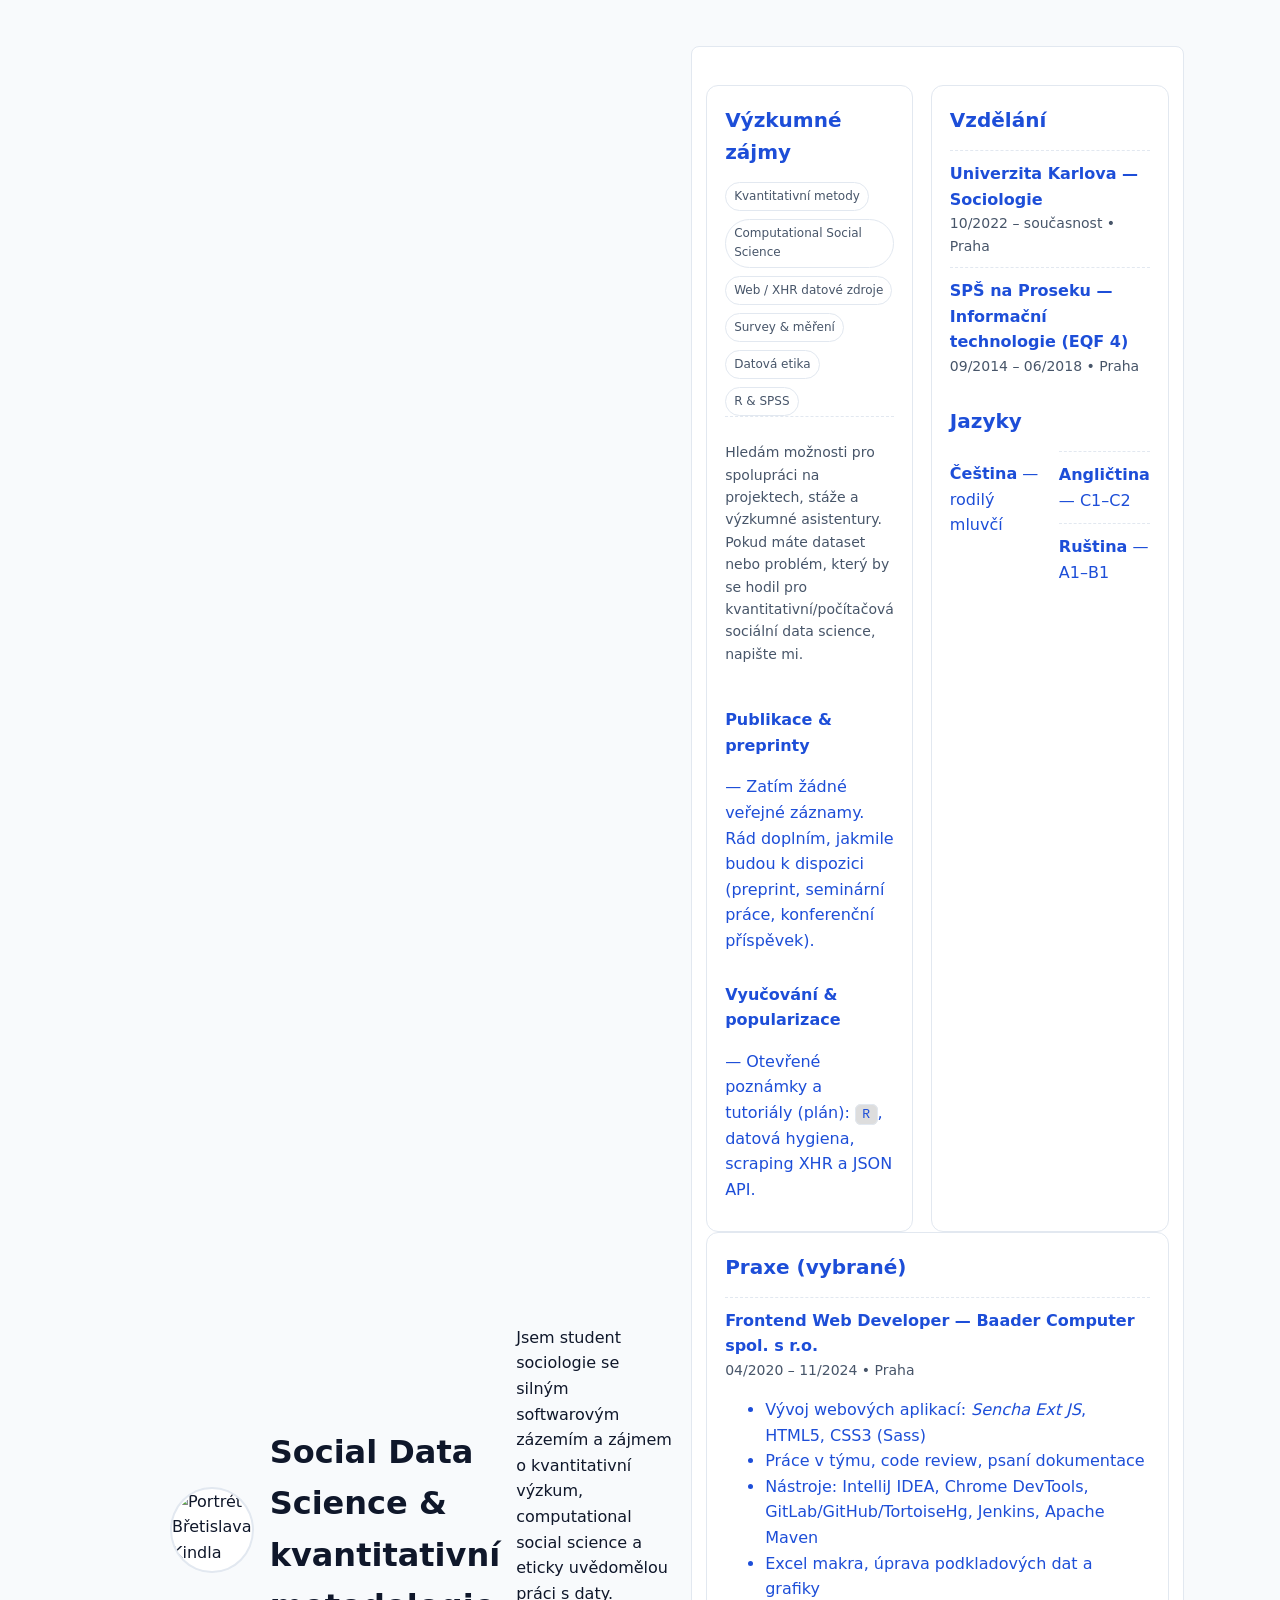
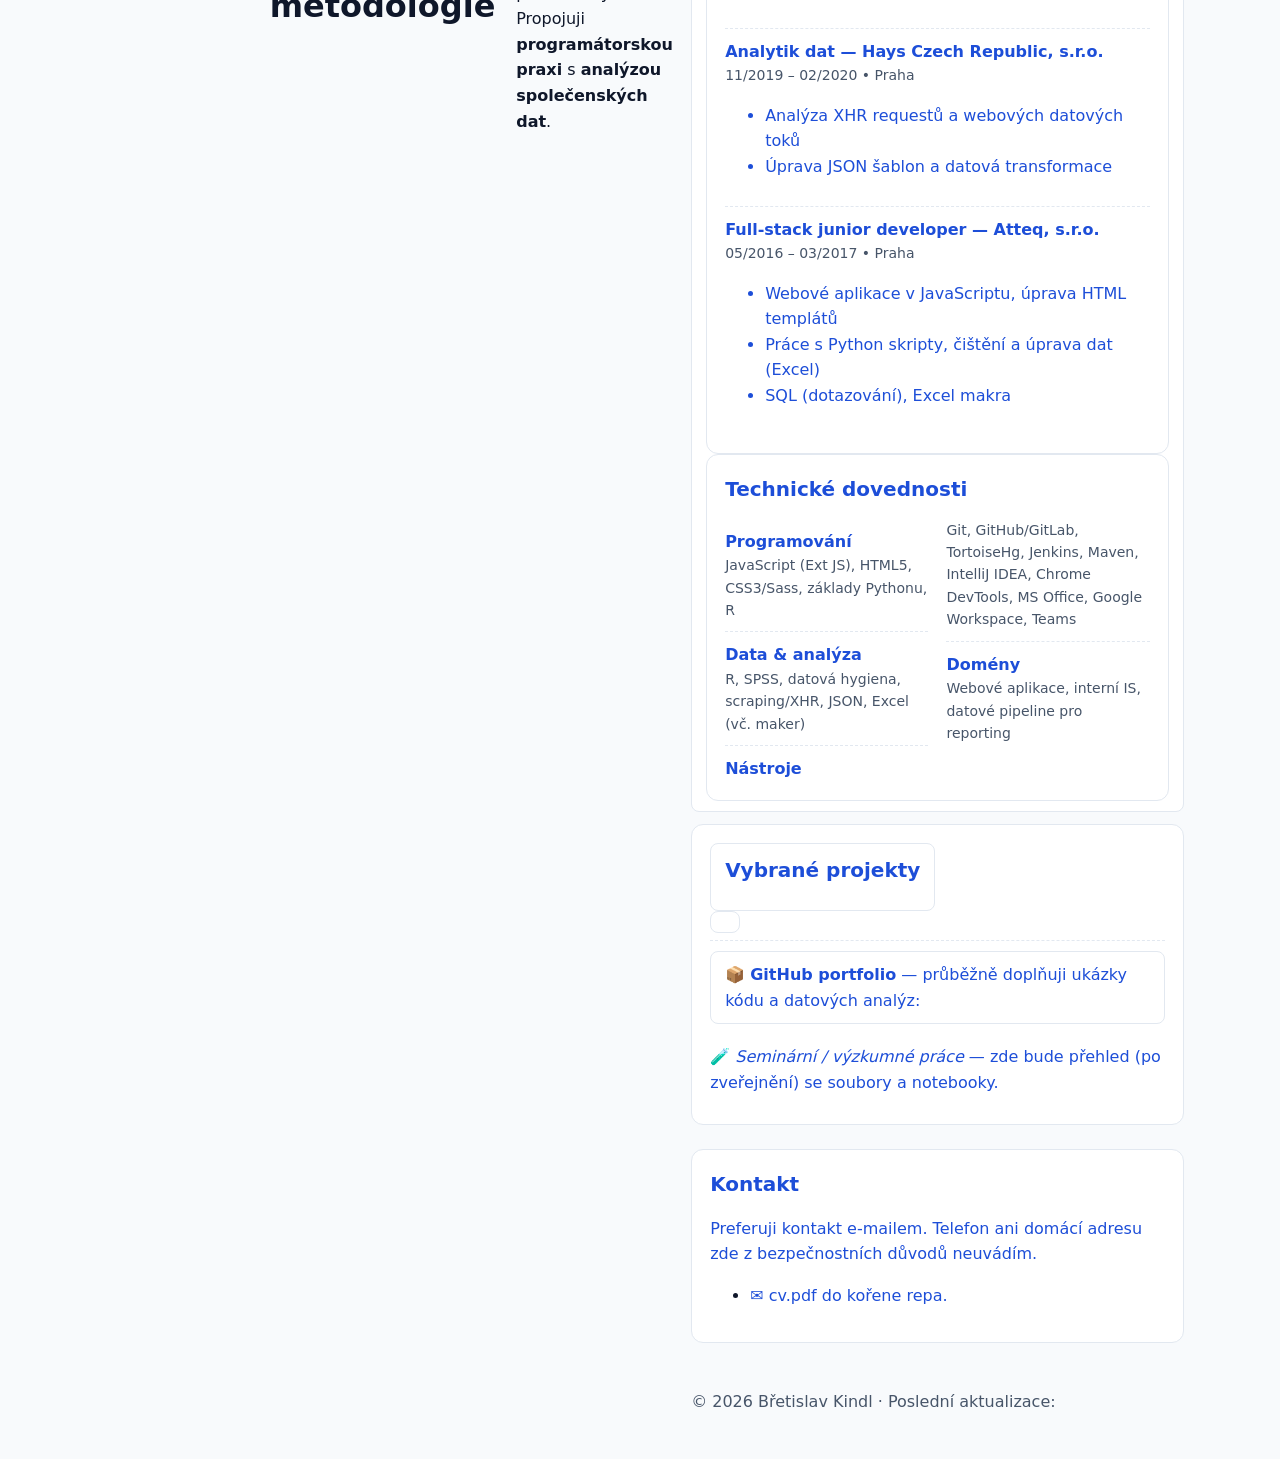
==== index.html @ c70c7814 "ChatGPT generated page" ====
<!doctype html>
<html lang="cs">
<head>
  <meta charset="utf-8">
  <meta name="viewport" content="width=device-width, initial-scale=1">
  <title>Břetislav Kindl — Social Data Science</title>
  <meta name="description" content="Osobní akademická stránka Břetislava Kindla: social data science, kvantitativní metody, výzkumné projekty a vyučování.">
  <meta property="og:title" content="Břetislav Kindl — Social Data Science">
  <meta property="og:description" content="Osobní akademická stránka Břetislava Kindla: social data science, kvantitativní metody, projekty a kontakty.">
  <meta property="og:type" content="website">
  <meta property="og:url" content="https://bretislav-kindl.github.io/">
  <meta name="theme-color" content="#0f172a">
  <style>
    :root{
      --bg:#0b1020;--fg:#e5e7eb;--muted:#94a3b8;--link:#60a5fa;--acc:#22d3ee;--card:#11182e;--border:#1e293b;
      --font:-apple-system,BlinkMacSystemFont,"Segoe UI",Roboto,Inter,system-ui,Arial,"Noto Sans",sans-serif;
    }
    @media (prefers-color-scheme: light){
      :root{--bg:#f8fafc;--fg:#0f172a;--muted:#475569;--link:#1d4ed8;--acc:#06b6d4;--card:#ffffff;--border:#e2e8f0}
    }
    *{box-sizing:border-box}
    body{margin:0;background:var(--bg);color:var(--fg);font-family:var(--font);line-height:1.6}
    a{color:var(--link);text-decoration:none}
    a:hover{text-decoration:underline}
    .wrap{max-width:980px;margin:0 auto;padding:32px 20px}
    header{display:flex;gap:20px;align-items:center;justify-content:space-between;flex-wrap:wrap}
    .brand{display:flex;gap:16px;align-items:center}
    .brand img{width:86px;height:86px;border-radius:50%;object-fit:cover;border:2px solid var(--border);background:#fff}
    nav a{margin-right:14px;color:var(--muted)}
    nav a.active, nav a:hover{color:var(--fg)}
    .hero{margin-top:24px;padding:28px;border:1px solid var(--border);background:linear-gradient(145deg,var(--card),transparent 70%);border-radius:14px}
    .hero h1{font-size:clamp(28px,4vw,40px);margin:0 0 8px}
    .hero p{margin:0;color:var(--muted)}
    .grid{display:grid;grid-template-columns:1fr;gap:18px;margin-top:28px}
    @media(min-width:900px){.grid{grid-template-columns:1.4fr .9fr}}
    section{border:1px solid var(--border);background:var(--card);border-radius:12px;padding:18px}
    h2{margin:0 0 14px;font-size:20px}
    h3{margin:18px 0 6px;font-size:16px}
    .item{padding:10px 0;border-top:1px dashed var(--border)}
    .item:first-child{border-top:none}
    .meta{color:var(--muted);font-size:14px}
    ul.clean{list-style:none;padding:0;margin:0}
    .tags{display:flex;flex-wrap:wrap;gap:8px}
    .tag{padding:4px 8px;border:1px solid var(--border);border-radius:999px;background:rgba(255,255,255,0.04);font-size:12px;color:var(--muted)}
    footer{margin:34px 0 12px;color:var(--muted);text-align:center}
    .btn{display:inline-block;padding:10px 14px;border:1px solid var(--border);border-radius:8px;background:var(--card)}
    .two-col{columns:2;column-gap:18px}
    @media(max-width:700px){.two-col{columns:1}}
    code.inline{background:#00000022;padding:.1rem .4rem;border-radius:6px;border:1px solid var(--border)}
  </style>
  <script>
    // Smooth scroll + rok v patičce
    addEventListener('DOMContentLoaded',()=>{
      document.querySelectorAll('a[href^="#"]').forEach(a=>a.addEventListener('click',e=>{
        const id=a.getAttribute('href');
        if(id.length>1){e.preventDefault();document.querySelector(id)?.scrollIntoView({behavior:'smooth'});}
      }));
      const y=document.getElementById('year'); if(y) y.textContent=new Date().getFullYear();
    });
  </script>
  <!-- jednoduché SVG favicon s iniciály -->
  <link rel="icon" href="data:image/svg+xml,%3Csvg xmlns='http://www.w3.org/2000/svg' viewBox='0 0 64 64'%3E%3Ccircle cx='32' cy='32' r='30' fill='%2306b6d4'/%3E%3Ctext x='32' y='40' text-anchor='middle' font-size='28' font-family='Arial' fill='white'%3EBK%3C/text%3E%3Univerzita Karlova"}],
    "jobTitle": "Student sociologie / Frontend developer",
    "email": "mailto:bretislav.kindl@gmail.com",
    "url": "https://bretislav-kindl.github.io/",
    "sameAs": [
      "https://github.com/bretislav-kindl",
      "https://www.linkedin.com/in/bretislav-kindl-4a4266266"
    ]
  }
  </script>
</head>
<body>
  <div class="wrap">
    <header>
      <div class="brand">
        <!-- TODO: Nahrajte svůj portrét do kořene repa jako profile.jpg -->
        <img src="profile.jpg" alt="Portrét Břetislava Kindla" onerror="this.src='data:image/svg+xml,%3Csvg xmlns=\'http://www.w3.org/2000/svg\' viewBox=\'0 0 120 120\'%3E%3Crect width=\'120\' height=\'120\' fill=\'%2311182e\'/%3E%3Ctext x=\'60\' y=\'66\' text-anchor=\'middle\' font-size=\'42\' fill=\'%2394a3b8\' font-family=\'Arial\' %3EBK%3C/text%3E%tKontakt</a>
      </nav>
    </header>

    <div class="hero" id="about">
      <h1>Social Data Science &amp; kvantitativní metodologie</h1>
      <p>
        Jsem student sociologie se silným softwarovým zázemím a zájmem o kvantitativní výzkum, computational social science a eticky uvědomělou práci s daty. Propojuji <strong>programátorskou praxi</strong> s <strong>analýzou společenských dat</strong>.
      </p>
      <div style="margin-top:14px; display:flex; gap:12px; flex-wrap:wrap">
        <a class="btn" href="mailto:bret✉️ E‑mail</a>
        <a class="btn" href="https://github.com/bretislav-kindl" targets="btn" href="https://www.linkedin.com/in/bretislav-kindl-4a4266266   <!-- TODO: nahrajte své CV jako cv.pdf -->
        <a class="btn" href="cv.pdf" target    </div>

    <div class="grid">
      <section id="research">
        <h2>Výzkumné zájmy</h2>
        <div class="tags">
          <span class="tag">Kvantitativní metody</span>
          <span class="tag">Computational Social Science</span>
          <span class="tag">Web / XHR datové zdroje</span>
          <span class="tag">Survey &amp; měření</span>
          <span class="tag">Datová etika</span>
          <span class="tag">R &amp; SPSS</span>
        </div>
        <div class="item">
          <p class="meta">Hledám možnosti pro spolupráci na projektech, stáže a výzkumné asistentury. Pokud máte dataset nebo problém, který by se hodil pro kvantitativní/počítačová sociální data science, napište mi.</p>
        </div>

        <h3>Publikace &amp; preprinty</h3>
        <ul class="clean">
          <li class="item">— Zatím žádné veřejné záznamy. Rád doplním, jakmile budou k dispozici (preprint, seminární práce, konferenční příspěvek).</li>
        </ul>

        <h3>Vyučování &amp; popularizace</h3>
        <ul class="clean">
          <li class="item">— Otevřené poznámky a tutoriály (plán): <code class="inline">R</code>, datová hygiena, scraping XHR a JSON API.</li>
        </ul>
      </section>

      <section>
        <h2>Vzdělání</h2>
        <div class="item">
          <strong>Univerzita Karlova — Sociologie</strong>
          <div class="meta">10/2022 – současnost • Praha</div>
        </div>
        <div class="item">
          <strong>SPŠ na Proseku — Informační technologie (EQF 4)</strong>
          <div class="meta">09/2014 – 06/2018 • Praha</div>
        </div>

        <h2 style="margin-top:18px">Jazyky</h2>
        <div class="two-col">
          <div class="item"><strong>Čeština</strong> — rodilý mluvčí</div>
          <div class="item"><strong>Angličtina</strong> — C1–C2</div>
          <div class="item"><strong>Ruština</strong> — A1–B1</div>
        </div>
      </section>
    </div>

    <section id="experience">
      <h2>Praxe (vybrané)</h2>
      <div class="item">
        <strong>Frontend Web Developer — Baader Computer spol. s r.o.</strong>
        <div class="meta">04/2020 – 11/2024 • Praha</div>
        <ul>
          <li>Vývoj webových aplikací: <em>Sencha Ext JS</em>, HTML5, CSS3 (Sass)</li>
          <li>Práce v týmu, code review, psaní dokumentace</li>
          <li>Nástroje: IntelliJ IDEA, Chrome DevTools, GitLab/GitHub/TortoiseHg, Jenkins, Apache Maven</li>
          <li>Excel makra, úprava podkladových dat a grafiky</li>
        </ul>
      </div>
      <div class="item">
        <strong>Analytik dat — Hays Czech Republic, s.r.o.</strong>
        <div class="meta">11/2019 – 02/2020 • Praha</div>
        <ul>
          <li>Analýza XHR requestů a webových datových toků</li>
          <li>Úprava JSON šablon a datová transformace</li>
        </ul>
      </div>
      <div class="item">
        <strong>Full‑stack junior developer — Atteq, s.r.o.</strong>
        <div class="meta">05/2016 – 03/2017 • Praha</div>
        <ul>
          <li>Webové aplikace v JavaScriptu, úprava HTML templátů</li>
          <li>Práce s Python skripty, čištění a úprava dat (Excel)</li>
          <li>SQL (dotazování), Excel makra</li>
        </ul>
      </div>
    </section>

    <section id="skills">
      <h2>Technické dovednosti</h2>
      <div class="two-col">
        <div class="item">
          <strong>Programování</strong>
          <div class="meta">JavaScript (Ext JS), HTML5, CSS3/Sass, základy Pythonu, R</div>
        </div>
        <div class="item">
          <strong>Data &amp; analýza</strong>
          <div class="meta">R, SPSS, datová hygiena, scraping/XHR, JSON, Excel (vč. maker)</div>
        </div>
        <div class="item">
          <strong>Nástroje</strong>
          <div class="meta">Git, GitHub/GitLab, TortoiseHg, Jenkins, Maven, IntelliJ IDEA, Chrome DevTools, MS Office, Google Workspace, Teams</div>
        </div>
        <div class="item">
          <strong>Domény</strong>
          <div class="meta">Webové aplikace, interní IS, datové pipeline pro reporting</div>
        </div>
      </div>
    </section>

    <section id="projects">
      <h2>Vybrané projekty</h2>
      <ul class="clean">
        <li class="item">📦 <strong>GitHub portfolio</strong> — průběžně doplňuji ukázky kódu a datových analýz: <a href="https://github.com/bretislav-kindl" targetlav-kindl</a></li>
        <li class="item">🧪 <em>Seminární / výzkumné práce</em> — zde bude přehled (po zveřejnění) se soubory a notebooky.</li>
      </ul>
    </section>

    <section id="contact">
      <h2>Kontakt</h2>
      <p>Preferuji kontakt e‑mailem. Telefon ani domácí adresu zde z bezpečnostních důvodů neuvádím.</p>
      <ul>
        <li>✉️ <a href="mailto:bkindl@gmail.combretislav.kindl@gmail.com</a></li>
        <li>🐙 <a href="https://github.com/bretislav-kindl" target="_-kindl</a></li>
        <li>in <a href="https://www.linkedin.com/in/bretislav-kindl-4a4266266" target="_blank-kindl-4a4266266</a></li>
        <li>📄 <a href="cv.pdf" target="_blank nahrajte soubor jako <code class="inline">cv.pdf</code> do kořene repa.</li>
      </ul>
    </section>

    <footer>
      © <span id="year"></span> Břetislav Kindl · Poslední aktualizace: <!-- vyplní se automaticky při buildu nebo ručně -->
    </footer>
  </div>
</body>
</html>
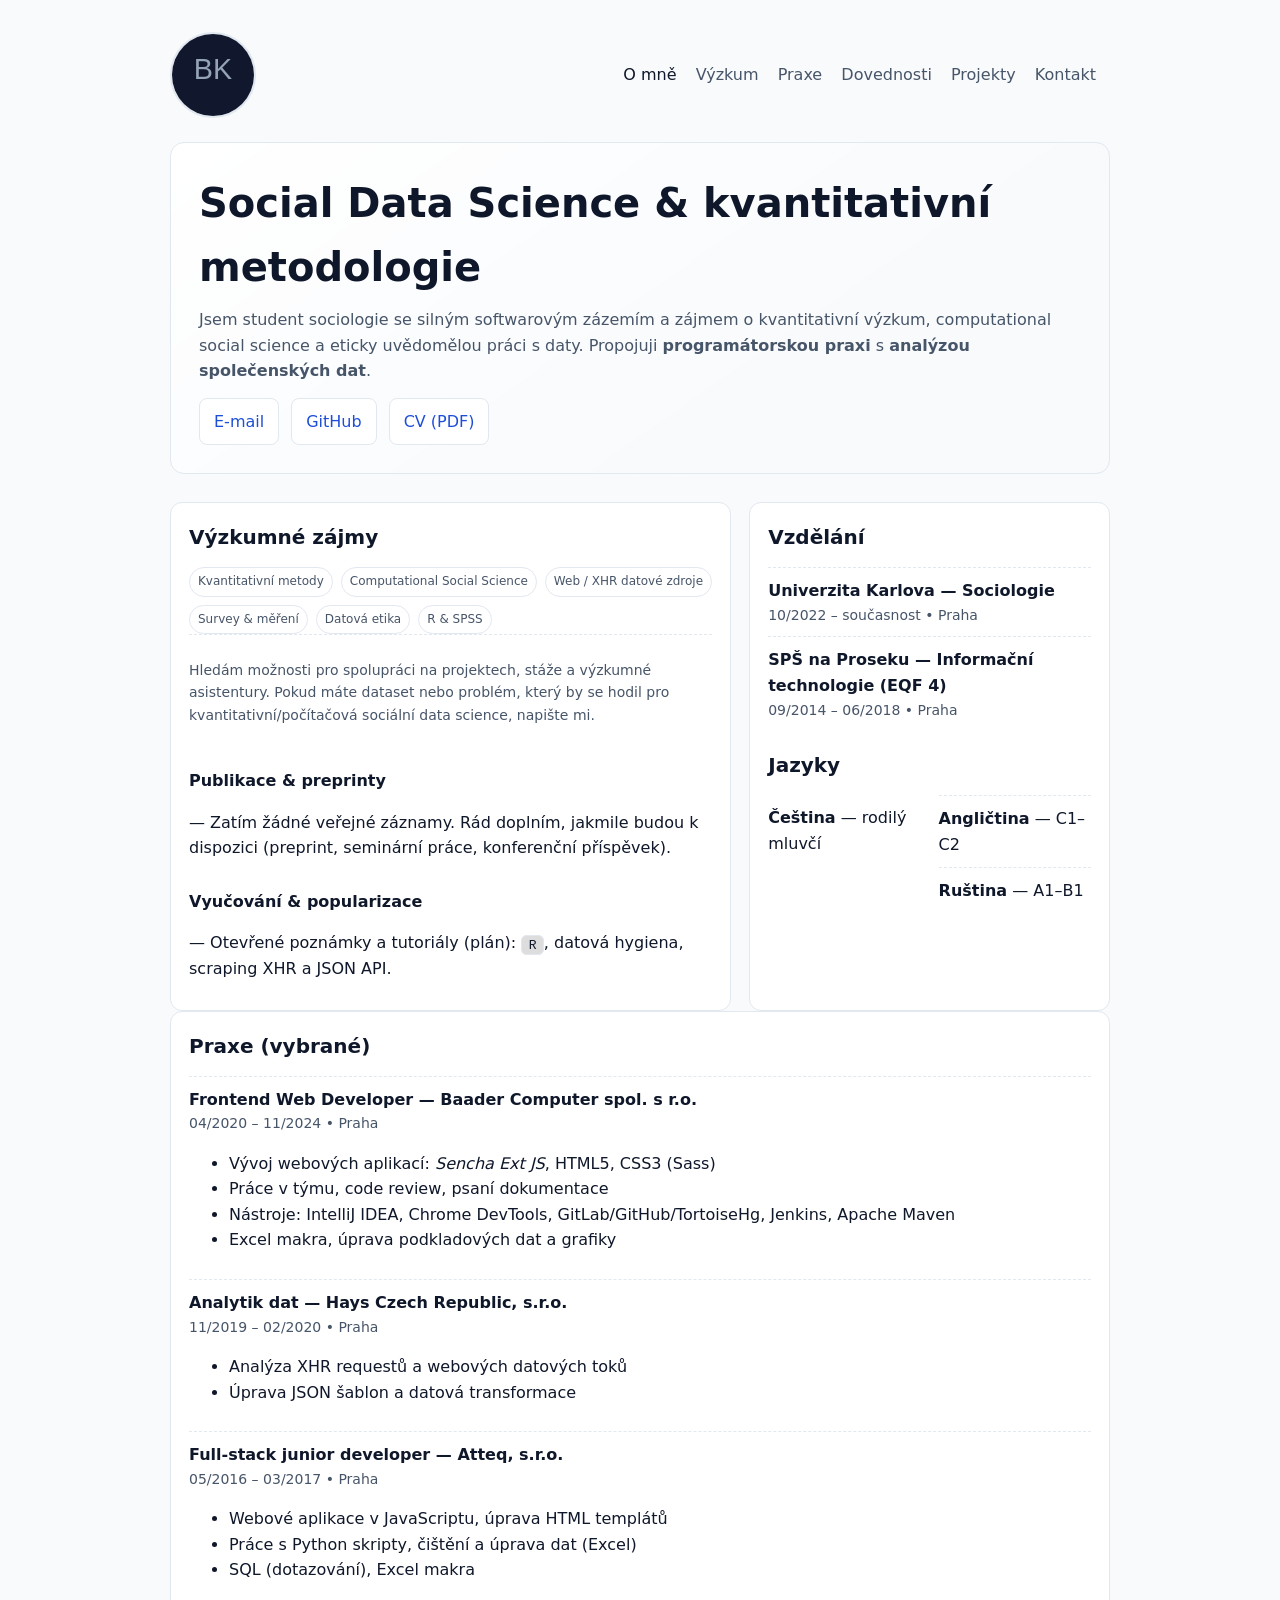
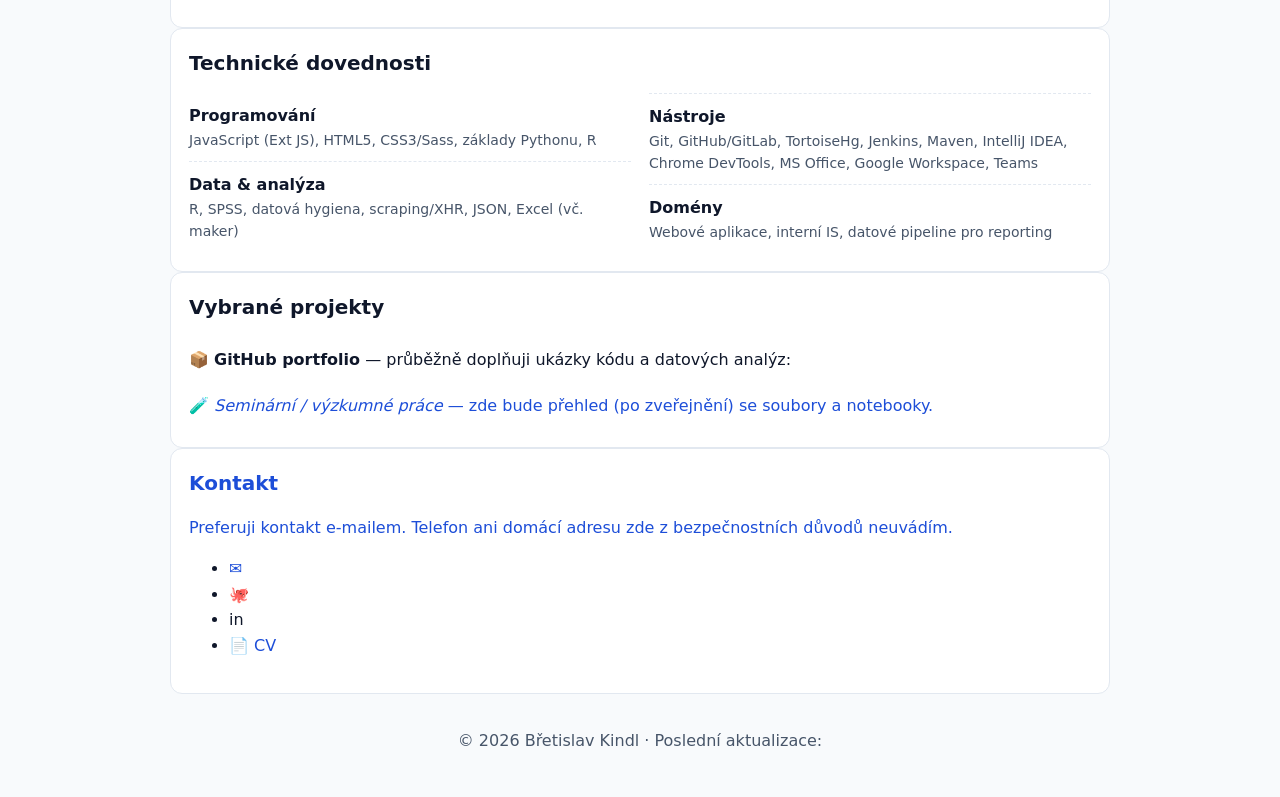
==== commit ec632a83: "First fixes" ====
--- a/index.html
+++ b/index.html
@@ -59,23 +59,21 @@
     });
   </script>
   <!-- jednoduché SVG favicon s iniciály -->
-  <link rel="icon" href="data:image/svg+xml,%3Csvg xmlns='http://www.w3.org/2000/svg' viewBox='0 0 64 64'%3E%3Ccircle cx='32' cy='32' r='30' fill='%2306b6d4'/%3E%3Ctext x='32' y='40' text-anchor='middle' font-size='28' font-family='Arial' fill='white'%3EBK%3C/text%3E%3Univerzita Karlova"}],
-    "jobTitle": "Student sociologie / Frontend developer",
-    "email": "mailto:bretislav.kindl@gmail.com",
-    "url": "https://bretislav-kindl.github.io/",
-    "sameAs": [
-      "https://github.com/bretislav-kindl",
-      "https://www.linkedin.com/in/bretislav-kindl-4a4266266"
-    ]
-  }
-  </script>
+  <link rel="icon" href="data:image/svg+xml,%3Csvg xmlns='http://www.w3.org/2000/svg' viewBox='0 0 64 64'%3E%3Ccircle cx='32' cy='32' r='30' fill='%2394a3b8'/%3E%3Ctext x='32' y='40' text-anchor='middle' font-size='28' font-family='Arial' fill='white'%3EBK%3C/text%3E%3C/svg%3E">
 </head>
 <body>
   <div class="wrap">
     <header>
       <div class="brand">
-        <!-- TODO: Nahrajte svůj portrét do kořene repa jako profile.jpg -->
-        <img src="profile.jpg" alt="Portrét Břetislava Kindla" onerror="this.src='data:image/svg+xml,%3Csvg xmlns=\'http://www.w3.org/2000/svg\' viewBox=\'0 0 120 120\'%3E%3Crect width=\'120\' height=\'120\' fill=\'%2311182e\'/%3E%3Ctext x=\'60\' y=\'66\' text-anchor=\'middle\' font-size=\'42\' fill=\'%2394a3b8\' font-family=\'Arial\' %3EBK%3C/text%3E%tKontakt</a>
+        <img src="profile_picture.JPG" alt="Portrét Břetislava Kindla" onerror="this.src='data:image/svg+xml,%3Csvg xmlns=\'http://www.w3.org/2000/svg\' viewBox=\'0 0 120 120\'%3E%3Crect width=\'120\' height=\'120\' fill=\'%2311182e\'/%3E%3Ctext x=\'60\' y=\'66\' text-anchor=\'middle\' font-size=\'42\' fill=\'%2394a3b8\' font-family=\'Arial\' %3EBK%3C/text%3E%3C/svg%3E';">
+      </div>
+      <nav>
+        <a href="#about" class="active">O mně</a>
+        <a href="#research">Výzkum</a>
+        <a href="#experience">Praxe</a>
+        <a href="#skills">Dovednosti</a>
+        <a href="#projects">Projekty</a>
+        <a href="#contact">Kontakt</a>
       </nav>
     </header>
 
@@ -85,9 +83,11 @@
         Jsem student sociologie se silným softwarovým zázemím a zájmem o kvantitativní výzkum, computational social science a eticky uvědomělou práci s daty. Propojuji <strong>programátorskou praxi</strong> s <strong>analýzou společenských dat</strong>.
       </p>
       <div style="margin-top:14px; display:flex; gap:12px; flex-wrap:wrap">
-        <a class="btn" href="mailto:bret✉️ E‑mail</a>
-        <a class="btn" href="https://github.com/bretislav-kindl" targets="btn" href="https://www.linkedin.com/in/bretislav-kindl-4a4266266   <!-- TODO: nahrajte své CV jako cv.pdf -->
-        <a class="btn" href="cv.pdf" target    </div>
+        <a class="btn" href="mailto:bretislav.kindl@gmail.com">E‑mail</a>
+        <a class="btn" href="https://github.com/bretislav-kindl" target="_blank">GitHub</a>
+        <a class="btn" href="https://bretislav-kindl.github.io/Bretislav_Kindl_CV.pdf" target="_blank">CV (PDF)</a>   
+      </div>
+    </div>
 
     <div class="grid">
       <section id="research">
@@ -200,10 +200,10 @@
       <h2>Kontakt</h2>
       <p>Preferuji kontakt e‑mailem. Telefon ani domácí adresu zde z bezpečnostních důvodů neuvádím.</p>
       <ul>
-        <li>✉️ <a href="mailto:bkindl@gmail.combretislav.kindl@gmail.com</a></li>
-        <li>🐙 <a href="https://github.com/bretislav-kindl" target="_-kindl</a></li>
-        <li>in <a href="https://www.linkedin.com/in/bretislav-kindl-4a4266266" target="_blank-kindl-4a4266266</a></li>
-        <li>📄 <a href="cv.pdf" target="_blank nahrajte soubor jako <code class="inline">cv.pdf</code> do kořene repa.</li>
+        <li>✉️ <a href="mailto:bretislav.kindl@gmail.com"></a></li>
+        <li>🐙 <a href="https://github.com/bretislav-kindl" target="_blank"></a></li>
+        <li>in <a href="https://www.linkedin.com/in/bretislav-kindl-4a4266266" target="_blank"></a></li>
+        <li>📄 <a href="https://bretislav-kindl.github.io/Bretislav_Kindl_CV.pdf" target="_blank">CV</li>
       </ul>
     </section>
 
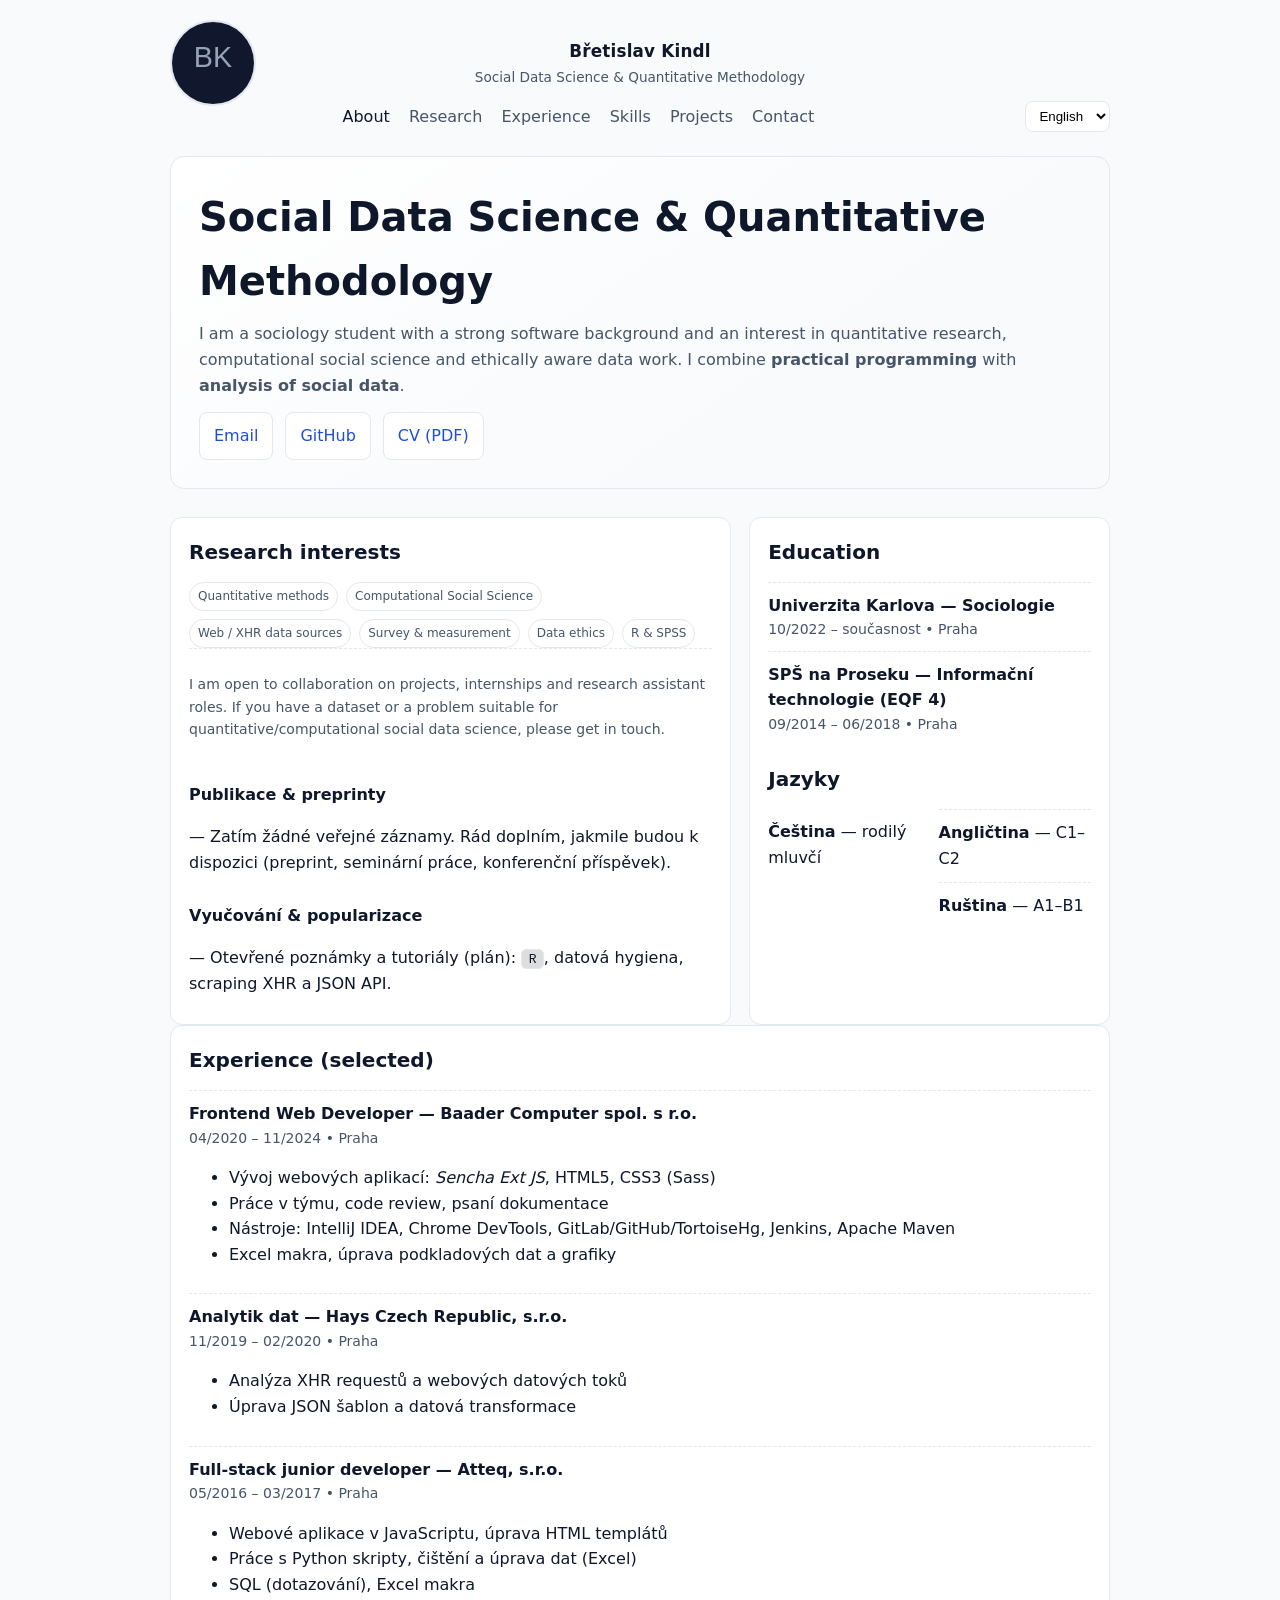
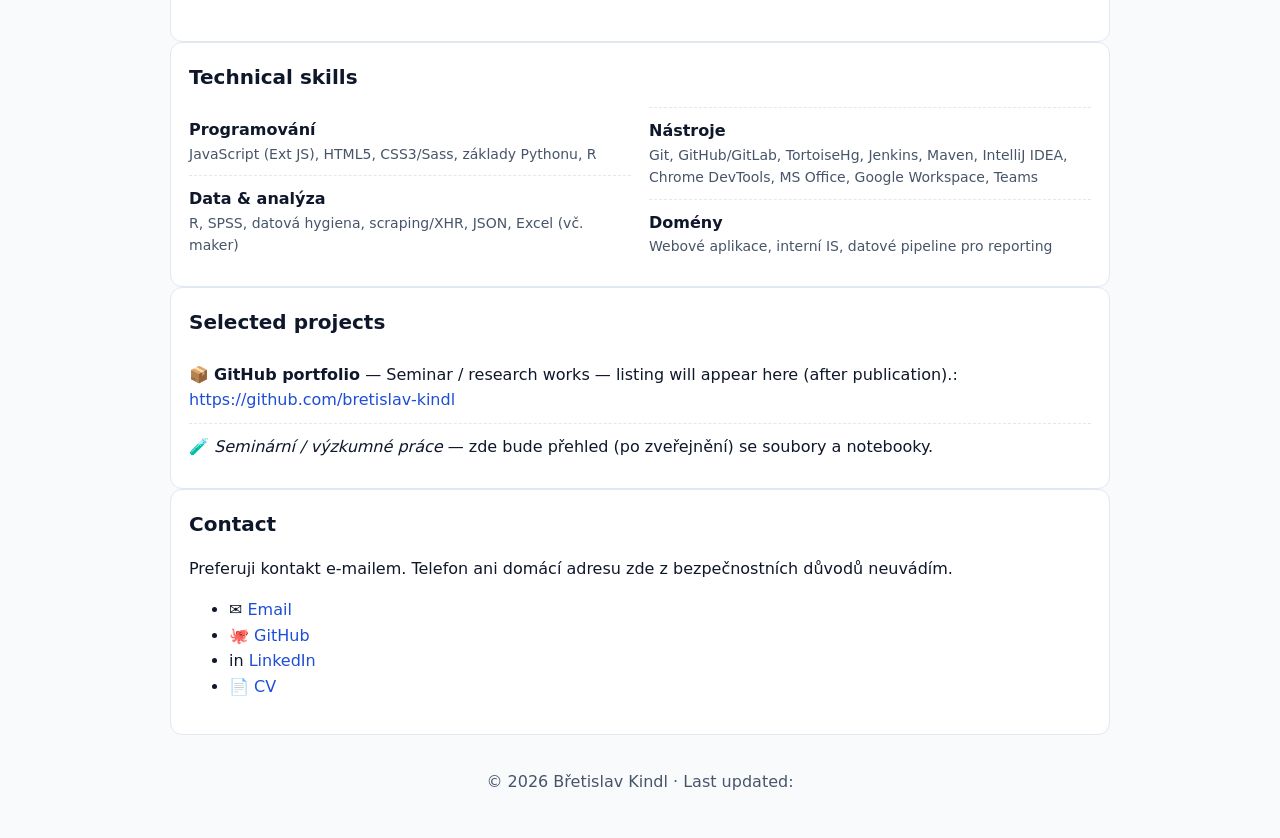
==== commit 61f417fe: "Rozdeleni stylu a js do jednotlivych souboru, pridani i18n implementace a uprava titlu" ====
--- a/index.html
+++ b/index.html
@@ -3,213 +3,180 @@
 <head>
   <meta charset="utf-8">
   <meta name="viewport" content="width=device-width, initial-scale=1">
-  <title>Břetislav Kindl — Social Data Science</title>
+  <title>Břetislav Kindl — Sociology and data science</title>
   <meta name="description" content="Osobní akademická stránka Břetislava Kindla: social data science, kvantitativní metody, výzkumné projekty a vyučování.">
   <meta property="og:title" content="Břetislav Kindl — Social Data Science">
   <meta property="og:description" content="Osobní akademická stránka Břetislava Kindla: social data science, kvantitativní metody, projekty a kontakty.">
   <meta property="og:type" content="website">
   <meta property="og:url" content="https://bretislav-kindl.github.io/">
   <meta name="theme-color" content="#0f172a">
-  <style>
-    :root{
-      --bg:#0b1020;--fg:#e5e7eb;--muted:#94a3b8;--link:#60a5fa;--acc:#22d3ee;--card:#11182e;--border:#1e293b;
-      --font:-apple-system,BlinkMacSystemFont,"Segoe UI",Roboto,Inter,system-ui,Arial,"Noto Sans",sans-serif;
-    }
-    @media (prefers-color-scheme: light){
-      :root{--bg:#f8fafc;--fg:#0f172a;--muted:#475569;--link:#1d4ed8;--acc:#06b6d4;--card:#ffffff;--border:#e2e8f0}
-    }
-    *{box-sizing:border-box}
-    body{margin:0;background:var(--bg);color:var(--fg);font-family:var(--font);line-height:1.6}
-    a{color:var(--link);text-decoration:none}
-    a:hover{text-decoration:underline}
-    .wrap{max-width:980px;margin:0 auto;padding:32px 20px}
-    header{display:flex;gap:20px;align-items:center;justify-content:space-between;flex-wrap:wrap}
-    .brand{display:flex;gap:16px;align-items:center}
-    .brand img{width:86px;height:86px;border-radius:50%;object-fit:cover;border:2px solid var(--border);background:#fff}
-    nav a{margin-right:14px;color:var(--muted)}
-    nav a.active, nav a:hover{color:var(--fg)}
-    .hero{margin-top:24px;padding:28px;border:1px solid var(--border);background:linear-gradient(145deg,var(--card),transparent 70%);border-radius:14px}
-    .hero h1{font-size:clamp(28px,4vw,40px);margin:0 0 8px}
-    .hero p{margin:0;color:var(--muted)}
-    .grid{display:grid;grid-template-columns:1fr;gap:18px;margin-top:28px}
-    @media(min-width:900px){.grid{grid-template-columns:1.4fr .9fr}}
-    section{border:1px solid var(--border);background:var(--card);border-radius:12px;padding:18px}
-    h2{margin:0 0 14px;font-size:20px}
-    h3{margin:18px 0 6px;font-size:16px}
-    .item{padding:10px 0;border-top:1px dashed var(--border)}
-    .item:first-child{border-top:none}
-    .meta{color:var(--muted);font-size:14px}
-    ul.clean{list-style:none;padding:0;margin:0}
-    .tags{display:flex;flex-wrap:wrap;gap:8px}
-    .tag{padding:4px 8px;border:1px solid var(--border);border-radius:999px;background:rgba(255,255,255,0.04);font-size:12px;color:var(--muted)}
-    footer{margin:34px 0 12px;color:var(--muted);text-align:center}
-    .btn{display:inline-block;padding:10px 14px;border:1px solid var(--border);border-radius:8px;background:var(--card)}
-    .two-col{columns:2;column-gap:18px}
-    @media(max-width:700px){.two-col{columns:1}}
-    code.inline{background:#00000022;padding:.1rem .4rem;border-radius:6px;border:1px solid var(--border)}
-  </style>
-  <script>
-    // Smooth scroll + rok v patičce
-    addEventListener('DOMContentLoaded',()=>{
-      document.querySelectorAll('a[href^="#"]').forEach(a=>a.addEventListener('click',e=>{
-        const id=a.getAttribute('href');
-        if(id.length>1){e.preventDefault();document.querySelector(id)?.scrollIntoView({behavior:'smooth'});}
-      }));
-      const y=document.getElementById('year'); if(y) y.textContent=new Date().getFullYear();
-    });
-  </script>
+  <link rel="stylesheet" href="./style.css">
+  <script src="./script.js"></script>
   <!-- jednoduché SVG favicon s iniciály -->
   <link rel="icon" href="data:image/svg+xml,%3Csvg xmlns='http://www.w3.org/2000/svg' viewBox='0 0 64 64'%3E%3Ccircle cx='32' cy='32' r='30' fill='%2394a3b8'/%3E%3Ctext x='32' y='40' text-anchor='middle' font-size='28' font-family='Arial' fill='white'%3EBK%3C/text%3E%3C/svg%3E">
 </head>
 <body>
   <div class="wrap">
     <header>
-      <div class="brand">
-        <img src="profile_picture.JPG" alt="Portrét Břetislava Kindla" onerror="this.src='data:image/svg+xml,%3Csvg xmlns=\'http://www.w3.org/2000/svg\' viewBox=\'0 0 120 120\'%3E%3Crect width=\'120\' height=\'120\' fill=\'%2311182e\'/%3E%3Ctext x=\'60\' y=\'66\' text-anchor=\'middle\' font-size=\'42\' fill=\'%2394a3b8\' font-family=\'Arial\' %3EBK%3C/text%3E%3C/svg%3E';">
+      <div class="header-row-top">
+        <div class="brand">
+            <img src="profile_picture.JPG" alt="Portrét Břetislava Kindla" onerror="this.src='data:image/svg+xml,%3Csvg xmlns=\'http://www.w3.org/2000/svg\' viewBox=\'0 0 120 120\'%3E%3Crect width=\'120\' height=\'120\' fill=\'%2311182e\'/%3E%3Ctext x=\'60\' y=\'66\' text-anchor=\'middle\' font-size=\'42\' fill=\'%2394a3b8\' font-family=\'Arial\' %3EBK%3C/text%3E%3C/svg%3E';">
+          </div>
+        <div class="site-title" aria-hidden="false">
+          <div class="site-name">Břetislav Kindl</div>
+          <div class="site-sub" data-i18n="hero_title"></div>
+        </div>
       </div>
-      <nav>
-        <a href="#about" class="active">O mně</a>
-        <a href="#research">Výzkum</a>
-        <a href="#experience">Praxe</a>
-        <a href="#skills">Dovednosti</a>
-        <a href="#projects">Projekty</a>
-        <a href="#contact">Kontakt</a>
-      </nav>
+      <div class="header-row">
+        <nav>
+          <a href="#about" class="active" data-i18n="nav_about"></a>
+          <a href="#research" data-i18n="nav_research"></a>
+          <a href="#experience" data-i18n="nav_experience"></a>
+          <a href="#skills" data-i18n="nav_skills"></a>
+          <a href="#projects" data-i18n="nav_projects"></a>
+          <a href="#contact" data-i18n="nav_contact"></a>
+        </nav>
+        <div style="margin-left:8px">
+          <label for="lang-select" style="display:none">Language</label>
+          <select id="lang-select" aria-label="Language selector" class="btn" style="padding:.4rem .6rem">
+            <option value="cs">Česky</option>
+            <option value="en">English</option>
+          </select>
+        </div>
+      </div>
     </header>
 
     <div class="hero" id="about">
-      <h1>Social Data Science &amp; kvantitativní metodologie</h1>
-      <p>
-        Jsem student sociologie se silným softwarovým zázemím a zájmem o kvantitativní výzkum, computational social science a eticky uvědomělou práci s daty. Propojuji <strong>programátorskou praxi</strong> s <strong>analýzou společenských dat</strong>.
-      </p>
-      <div style="margin-top:14px; display:flex; gap:12px; flex-wrap:wrap">
-        <a class="btn" href="mailto:bretislav.kindl@gmail.com">E‑mail</a>
-        <a class="btn" href="https://github.com/bretislav-kindl" target="_blank">GitHub</a>
-        <a class="btn" href="https://bretislav-kindl.github.io/Bretislav_Kindl_CV.pdf" target="_blank">CV (PDF)</a>   
+      <h1 data-i18n="hero_title"></h1>
+      <p data-i18n="hero_desc" data-i18n-html></p>
+       <div style="margin-top:14px; display:flex; gap:12px; flex-wrap:wrap">
+        <a class="btn" href="mailto:bretislav.kindl@gmail.com" data-i18n="btn_email"></a>
+        <a class="btn" href="https://github.com/bretislav-kindl" target="_blank" data-i18n="btn_github"></a>
+        <a class="btn" href="https://bretislav-kindl.github.io/Bretislav_Kindl_CV.pdf" target="_blank" data-i18n="btn_cv"></a>   
       </div>
-    </div>
+     </div>
 
-    <div class="grid">
+     <div class="grid">
       <section id="research">
-        <h2>Výzkumné zájmy</h2>
+        <h2 data-i18n="research_title"></h2>
         <div class="tags">
-          <span class="tag">Kvantitativní metody</span>
-          <span class="tag">Computational Social Science</span>
-          <span class="tag">Web / XHR datové zdroje</span>
-          <span class="tag">Survey &amp; měření</span>
-          <span class="tag">Datová etika</span>
-          <span class="tag">R &amp; SPSS</span>
+          <span class="tag" data-i18n="tag_qm"></span>
+          <span class="tag" data-i18n="tag_css"></span>
+          <span class="tag" data-i18n="tag_web"></span>
+          <span class="tag" data-i18n="tag_survey"></span>
+          <span class="tag" data-i18n="tag_ethics"></span>
+          <span class="tag" data-i18n="tag_r"></span>
         </div>
         <div class="item">
-          <p class="meta">Hledám možnosti pro spolupráci na projektech, stáže a výzkumné asistentury. Pokud máte dataset nebo problém, který by se hodil pro kvantitativní/počítačová sociální data science, napište mi.</p>
+          <p class="meta" data-i18n="research_meta"></p>
         </div>
 
-        <h3>Publikace &amp; preprinty</h3>
-        <ul class="clean">
-          <li class="item">— Zatím žádné veřejné záznamy. Rád doplním, jakmile budou k dispozici (preprint, seminární práce, konferenční příspěvek).</li>
-        </ul>
+         <h3>Publikace &amp; preprinty</h3>
+         <ul class="clean">
+           <li class="item">— Zatím žádné veřejné záznamy. Rád doplním, jakmile budou k dispozici (preprint, seminární práce, konferenční příspěvek).</li>
+         </ul>
 
-        <h3>Vyučování &amp; popularizace</h3>
-        <ul class="clean">
-          <li class="item">— Otevřené poznámky a tutoriály (plán): <code class="inline">R</code>, datová hygiena, scraping XHR a JSON API.</li>
-        </ul>
-      </section>
+         <h3>Vyučování &amp; popularizace</h3>
+         <ul class="clean">
+           <li class="item">— Otevřené poznámky a tutoriály (plán): <code class="inline">R</code>, datová hygiena, scraping XHR a JSON API.</li>
+         </ul>
+       </section>
 
-      <section>
-        <h2>Vzdělání</h2>
-        <div class="item">
-          <strong>Univerzita Karlova — Sociologie</strong>
-          <div class="meta">10/2022 – současnost • Praha</div>
-        </div>
-        <div class="item">
-          <strong>SPŠ na Proseku — Informační technologie (EQF 4)</strong>
-          <div class="meta">09/2014 – 06/2018 • Praha</div>
-        </div>
+       <section>
+        <h2 data-i18n="education_title"></h2>
+         <div class="item">
+           <strong>Univerzita Karlova — Sociologie</strong>
+           <div class="meta">10/2022 – současnost • Praha</div>
+         </div>
+         <div class="item">
+           <strong>SPŠ na Proseku — Informační technologie (EQF 4)</strong>
+           <div class="meta">09/2014 – 06/2018 • Praha</div>
+         </div>
 
-        <h2 style="margin-top:18px">Jazyky</h2>
-        <div class="two-col">
-          <div class="item"><strong>Čeština</strong> — rodilý mluvčí</div>
-          <div class="item"><strong>Angličtina</strong> — C1–C2</div>
-          <div class="item"><strong>Ruština</strong> — A1–B1</div>
-        </div>
-      </section>
-    </div>
+         <h2 style="margin-top:18px">Jazyky</h2>
+         <div class="two-col">
+           <div class="item"><strong>Čeština</strong> — rodilý mluvčí</div>
+           <div class="item"><strong>Angličtina</strong> — C1–C2</div>
+           <div class="item"><strong>Ruština</strong> — A1–B1</div>
+         </div>
+       </section>
+     </div>
 
     <section id="experience">
-      <h2>Praxe (vybrané)</h2>
-      <div class="item">
-        <strong>Frontend Web Developer — Baader Computer spol. s r.o.</strong>
-        <div class="meta">04/2020 – 11/2024 • Praha</div>
-        <ul>
-          <li>Vývoj webových aplikací: <em>Sencha Ext JS</em>, HTML5, CSS3 (Sass)</li>
-          <li>Práce v týmu, code review, psaní dokumentace</li>
-          <li>Nástroje: IntelliJ IDEA, Chrome DevTools, GitLab/GitHub/TortoiseHg, Jenkins, Apache Maven</li>
-          <li>Excel makra, úprava podkladových dat a grafiky</li>
-        </ul>
-      </div>
-      <div class="item">
-        <strong>Analytik dat — Hays Czech Republic, s.r.o.</strong>
-        <div class="meta">11/2019 – 02/2020 • Praha</div>
-        <ul>
-          <li>Analýza XHR requestů a webových datových toků</li>
-          <li>Úprava JSON šablon a datová transformace</li>
-        </ul>
-      </div>
-      <div class="item">
-        <strong>Full‑stack junior developer — Atteq, s.r.o.</strong>
-        <div class="meta">05/2016 – 03/2017 • Praha</div>
-        <ul>
-          <li>Webové aplikace v JavaScriptu, úprava HTML templátů</li>
-          <li>Práce s Python skripty, čištění a úprava dat (Excel)</li>
-          <li>SQL (dotazování), Excel makra</li>
-        </ul>
-      </div>
-    </section>
+      <h2 data-i18n="experience_title"></h2>
+       <div class="item">
+         <strong>Frontend Web Developer — Baader Computer spol. s r.o.</strong>
+         <div class="meta">04/2020 – 11/2024 • Praha</div>
+         <ul>
+           <li>Vývoj webových aplikací: <em>Sencha Ext JS</em>, HTML5, CSS3 (Sass)</li>
+           <li>Práce v týmu, code review, psaní dokumentace</li>
+           <li>Nástroje: IntelliJ IDEA, Chrome DevTools, GitLab/GitHub/TortoiseHg, Jenkins, Apache Maven</li>
+           <li>Excel makra, úprava podkladových dat a grafiky</li>
+         </ul>
+       </div>
+       <div class="item">
+         <strong>Analytik dat — Hays Czech Republic, s.r.o.</strong>
+         <div class="meta">11/2019 – 02/2020 • Praha</div>
+         <ul>
+           <li>Analýza XHR requestů a webových datových toků</li>
+           <li>Úprava JSON šablon a datová transformace</li>
+         </ul>
+       </div>
+       <div class="item">
+         <strong>Full‑stack junior developer — Atteq, s.r.o.</strong>
+         <div class="meta">05/2016 – 03/2017 • Praha</div>
+         <ul>
+           <li>Webové aplikace v JavaScriptu, úprava HTML templátů</li>
+           <li>Práce s Python skripty, čištění a úprava dat (Excel)</li>
+           <li>SQL (dotazování), Excel makra</li>
+         </ul>
+       </div>
+     </section>
 
-    <section id="skills">
-      <h2>Technické dovednosti</h2>
-      <div class="two-col">
-        <div class="item">
-          <strong>Programování</strong>
-          <div class="meta">JavaScript (Ext JS), HTML5, CSS3/Sass, základy Pythonu, R</div>
-        </div>
-        <div class="item">
-          <strong>Data &amp; analýza</strong>
-          <div class="meta">R, SPSS, datová hygiena, scraping/XHR, JSON, Excel (vč. maker)</div>
-        </div>
-        <div class="item">
-          <strong>Nástroje</strong>
-          <div class="meta">Git, GitHub/GitLab, TortoiseHg, Jenkins, Maven, IntelliJ IDEA, Chrome DevTools, MS Office, Google Workspace, Teams</div>
-        </div>
-        <div class="item">
-          <strong>Domény</strong>
-          <div class="meta">Webové aplikace, interní IS, datové pipeline pro reporting</div>
-        </div>
-      </div>
-    </section>
+     <section id="skills">
+      <h2 data-i18n="skills_title"></h2>
+       <div class="two-col">
+         <div class="item">
+           <strong>Programování</strong>
+           <div class="meta">JavaScript (Ext JS), HTML5, CSS3/Sass, základy Pythonu, R</div>
+         </div>
+         <div class="item">
+           <strong>Data &amp; analýza</strong>
+           <div class="meta">R, SPSS, datová hygiena, scraping/XHR, JSON, Excel (vč. maker)</div>
+         </div>
+         <div class="item">
+           <strong>Nástroje</strong>
+           <div class="meta">Git, GitHub/GitLab, TortoiseHg, Jenkins, Maven, IntelliJ IDEA, Chrome DevTools, MS Office, Google Workspace, Teams</div>
+         </div>
+         <div class="item">
+           <strong>Domény</strong>
+           <div class="meta">Webové aplikace, interní IS, datové pipeline pro reporting</div>
+         </div>
+       </div>
+     </section>
 
-    <section id="projects">
-      <h2>Vybrané projekty</h2>
+     <section id="projects">
+      <h2 data-i18n="projects_title"></h2>
       <ul class="clean">
-        <li class="item">📦 <strong>GitHub portfolio</strong> — průběžně doplňuji ukázky kódu a datových analýz: <a href="https://github.com/bretislav-kindl" targetlav-kindl</a></li>
+        <li class="item">📦 <strong data-i18n="projects_link_github"></strong> — <span data-i18n="projects_note"></span>: <a href="https://github.com/bretislav-kindl" target="_blank">https://github.com/bretislav-kindl</a></li>
         <li class="item">🧪 <em>Seminární / výzkumné práce</em> — zde bude přehled (po zveřejnění) se soubory a notebooky.</li>
       </ul>
-    </section>
+     </section>
 
-    <section id="contact">
-      <h2>Kontakt</h2>
-      <p>Preferuji kontakt e‑mailem. Telefon ani domácí adresu zde z bezpečnostních důvodů neuvádím.</p>
+     <section id="contact">
+      <h2 data-i18n="contact_title"></h2>
+      <p data-i18n-html="true">Preferuji kontakt e‑mailem. Telefon ani domácí adresu zde z bezpečnostních důvodů neuvádím.</p>
       <ul>
-        <li>✉️ <a href="mailto:bretislav.kindl@gmail.com"></a></li>
-        <li>🐙 <a href="https://github.com/bretislav-kindl" target="_blank"></a></li>
-        <li>in <a href="https://www.linkedin.com/in/bretislav-kindl-4a4266266" target="_blank"></a></li>
-        <li>📄 <a href="https://bretislav-kindl.github.io/Bretislav_Kindl_CV.pdf" target="_blank">CV</li>
+        <li>✉️ <a href="mailto:bretislav.kindl@gmail.com" data-i18n="contact_email"></a></li>
+        <li>🐙 <a href="https://github.com/bretislav-kindl" target="_blank" data-i18n="contact_github"></a></li>
+        <li>in <a href="https://www.linkedin.com/in/bretislav-kindl-4a4266266" target="_blank" data-i18n="contact_linkedin"></a></li>
+        <li>📄 <a href="https://bretislav-kindl.github.io/Bretislav_Kindl_CV.pdf" target="_blank" data-i18n="contact_cv"></a></li>
       </ul>
-    </section>
+     </section>
 
-    <footer>
-      © <span id="year"></span> Břetislav Kindl · Poslední aktualizace: <!-- vyplní se automaticky při buildu nebo ručně -->
-    </footer>
-  </div>
-</body>
-</html>
+     <footer>
+      © <span id="year"></span> Břetislav Kindl · <span data-i18n="footer_updated"></span> <!-- vyplní se automaticky při buildu nebo ručně -->
+     </footer>
+   </div>
+ </body>
+ </html>
--- a/style.css
+++ b/style.css
@@ -0,0 +1,72 @@
+:root{
+      --bg:#0b1020;--fg:#e5e7eb;--muted:#94a3b8;--link:#60a5fa;--acc:#22d3ee;--card:#11182e;--border:#1e293b;
+      --font:-apple-system,BlinkMacSystemFont,"Segoe UI",Roboto,Inter,system-ui,Arial,"Noto Sans",sans-serif;
+    }
+    @media (prefers-color-scheme: light){
+      :root{--bg:#f8fafc;--fg:#0f172a;--muted:#475569;--link:#1d4ed8;--acc:#06b6d4;--card:#ffffff;--border:#e2e8f0}
+    }
+    *{box-sizing:border-box}
+    body{margin:0;background:var(--bg);color:var(--fg);font-family:var(--font);line-height:1.6}
+    a{color:var(--link);text-decoration:none}
+    a:hover{text-decoration:underline}
+    .wrap{max-width:980px;margin:0 auto;padding:32px 20px}
+    .header-row{display:flex;align-items:center;justify-content:space-between;gap:16px;width:100%}
+    header{display:flex;flex-direction:column;gap:6px;align-items:stretch}
+    .brand{display:flex;gap:16px;align-items:center;position:absolute;left:0;top:50%;transform:translateY(-50%);z-index:2}
+    .brand img{width:86px;height:86px;border-radius:50%;object-fit:cover;border:2px solid var(--border);background:#fff}
+    nav a{margin-right:14px;color:var(--muted)}
+    nav a.active, nav a:hover{color:var(--fg)}
+    .hero{margin-top:24px;padding:28px;border:1px solid var(--border);background:linear-gradient(145deg,var(--card),transparent 70%);border-radius:14px}
+    .hero h1{font-size:clamp(28px,4vw,40px);margin:0 0 8px}
+    .hero p{margin:0;color:var(--muted)}
+    .grid{display:grid;grid-template-columns:1fr;gap:18px;margin-top:28px}
+    @media(min-width:900px){.grid{grid-template-columns:1.4fr .9fr}}
+    section{border:1px solid var(--border);background:var(--card);border-radius:12px;padding:18px}
+    h2{margin:0 0 14px;font-size:20px}
+    h3{margin:18px 0 6px;font-size:16px}
+    .item{padding:10px 0;border-top:1px dashed var(--border)}
+    .item:first-child{border-top:none}
+    .meta{color:var(--muted);font-size:14px}
+    ul.clean{list-style:none;padding:0;margin:0}
+    .tags{display:flex;flex-wrap:wrap;gap:8px}
+    .tag{padding:4px 8px;border:1px solid var(--border);border-radius:999px;background:rgba(255,255,255,0.04);font-size:12px;color:var(--muted)}
+    footer{margin:34px 0 12px;color:var(--muted);text-align:center}
+    .btn{display:inline-block;padding:10px 14px;border:1px solid var(--border);border-radius:8px;background:var(--card)}
+    .two-col{columns:2;column-gap:18px}
+    @media(max-width:700px){.two-col{columns:1}}
+    code.inline{background:#00000022;padding:.1rem .4rem;border-radius:6px;border:1px solid var(--border)}
+    .site-title{display:flex;flex-direction:column;align-items:center;justify-content:center;padding:6px 0;margin:0}
+    .site-name{font-weight:700;font-size:1.05rem;letter-spacing:0.2px}
+    .site-sub{font-size:0.85rem;color:var(--muted);margin-top:2px}
+    .header-row-top .brand{flex:0 0 auto}
+    .header-row-top{display:flex;align-items:center;width:100%;position:relative;justify-content: center;}
+
+    nav{margin:0 auto}
+
+    /* responsive: on narrow screens keep normal flow so brand appears above title */
+    @media (max-width:640px){
+      /* ensure header has no left offset and switch to stacked, centered layout */
+      header{padding-left:0}
+      /* brand flows in normal document flow and is centered */
+      .brand{
+        position:static;
+        transform:none;
+        margin:0 auto;
+        display:flex;
+        align-items:center;
+        justify-content:center;
+        width:auto;
+      }
+      /* slightly smaller avatar on small screens */
+      .brand img{width:72px;height:72px}
+
+      /* stack site title under brand and center everything */
+      .header-row-top{flex-direction:column;align-items:center;gap:6px;justify-content:center}
+      .site-title{display:flex;flex-direction:column;align-items:center;justify-content:center;padding:6px 0;margin:0;text-align:center}
+      .site-name{font-size:1.05rem}
+      .site-sub{font-size:0.85rem}
+
+      /* place nav and lang selector centered below */
+      .header-row{flex-direction:column;align-items:center;gap:8px}
+      nav{margin:0 auto}
+    }
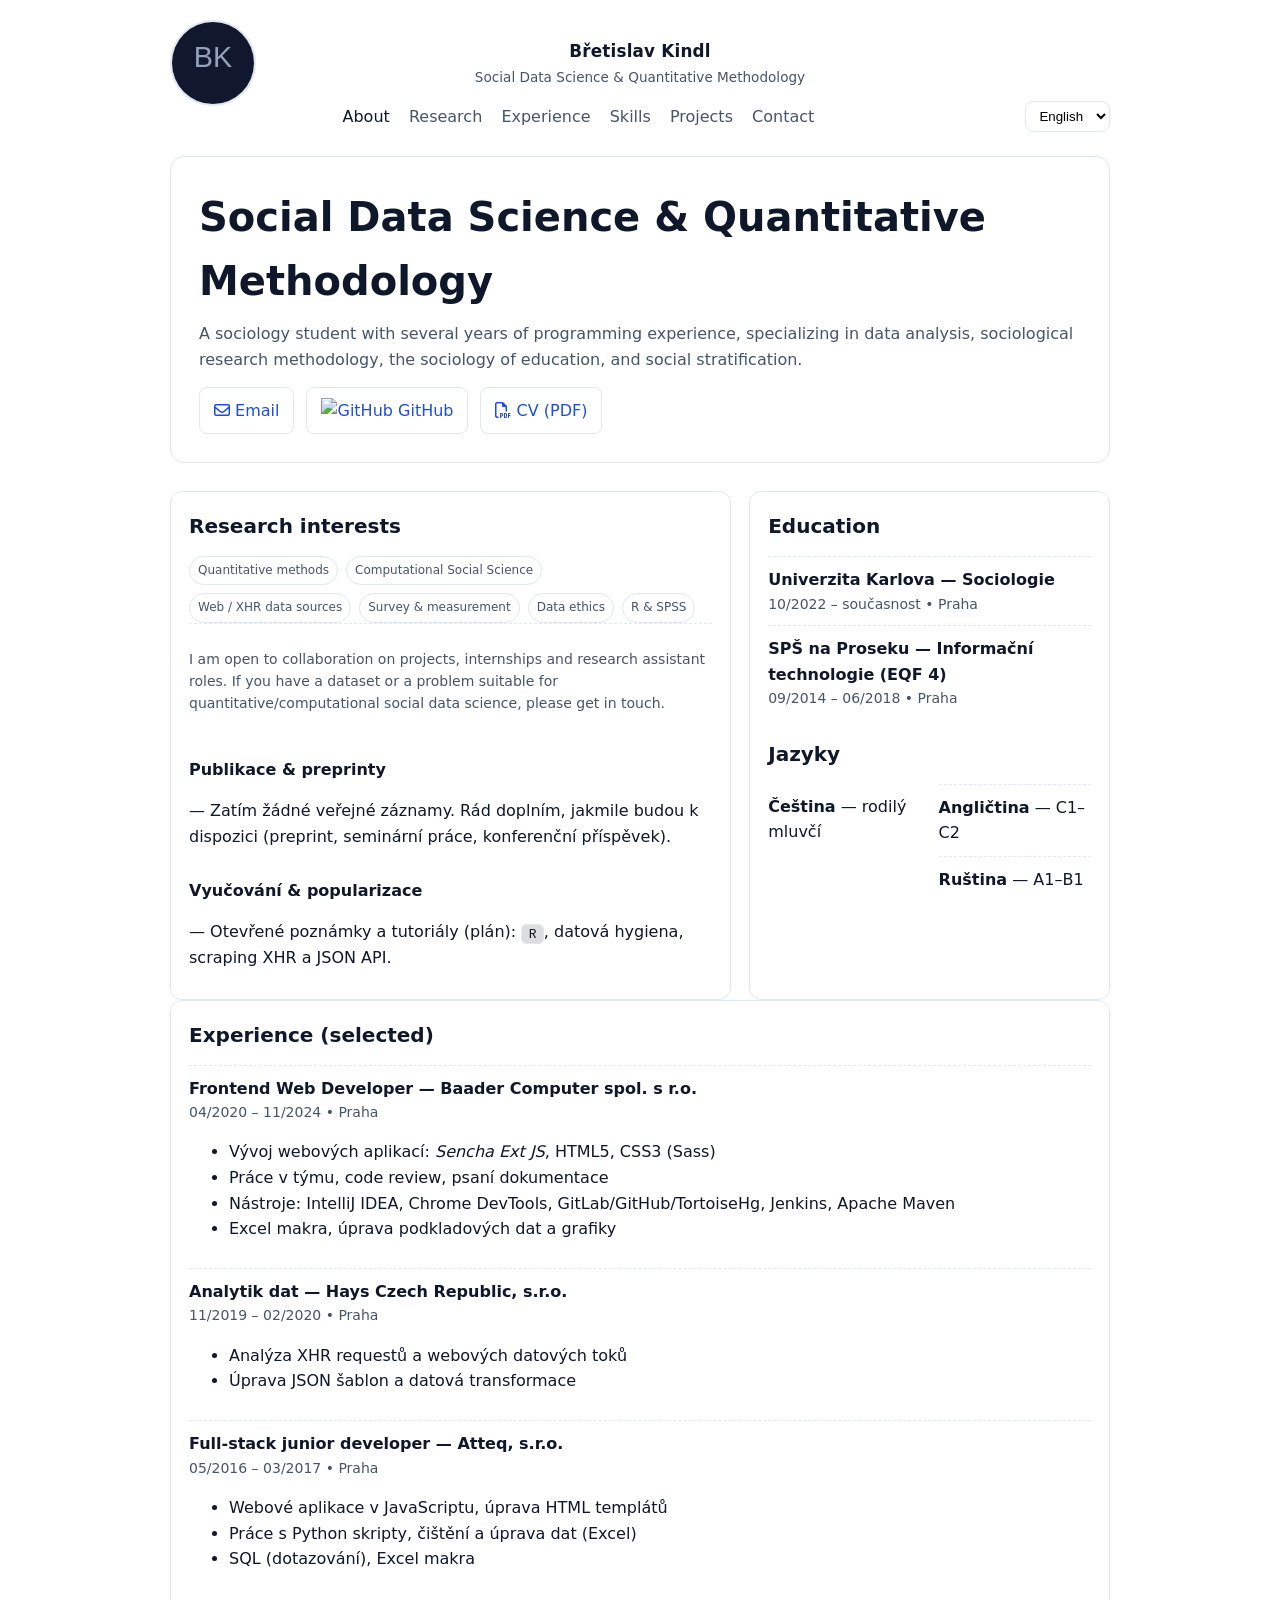
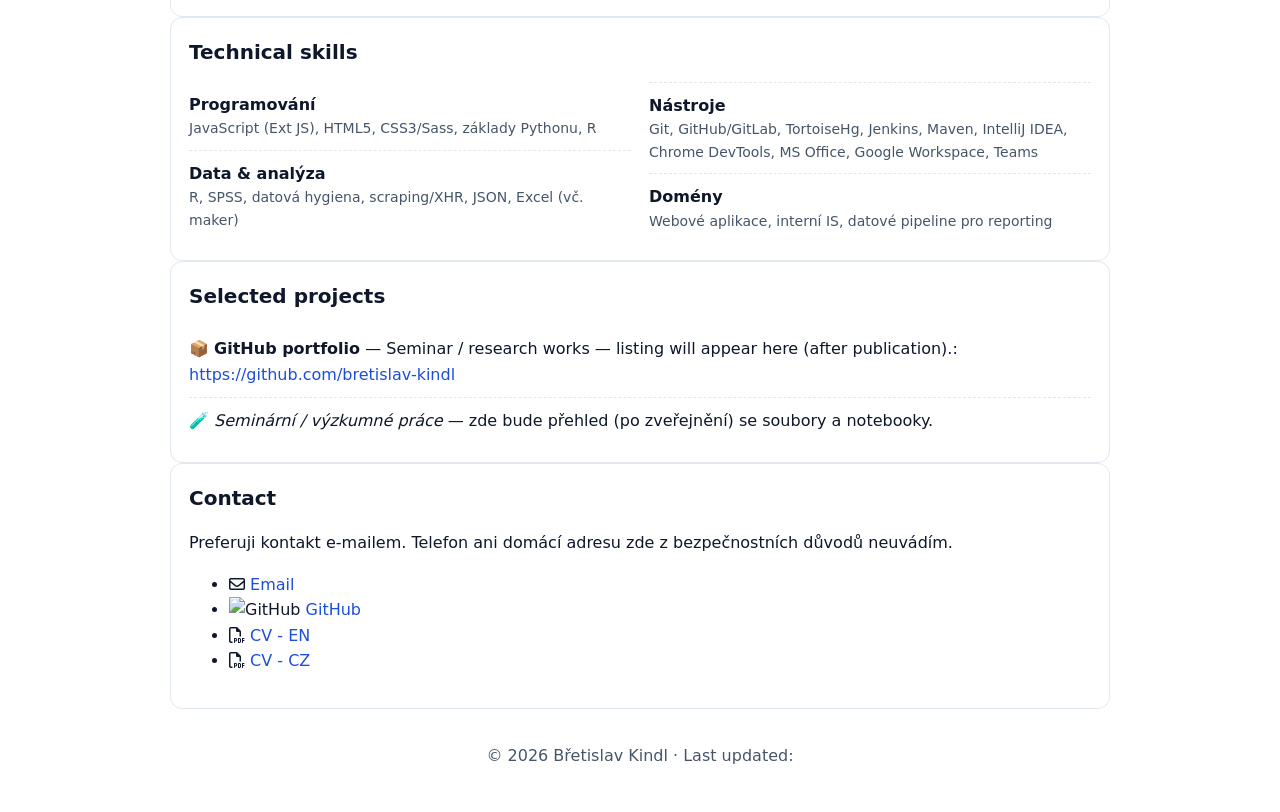
==== commit b117fd99: "Update ikonek v kontaktech na FontAwesome ikony" ====
--- a/index.html
+++ b/index.html
@@ -11,6 +11,7 @@
   <meta property="og:url" content="https://bretislav-kindl.github.io/">
   <meta name="theme-color" content="#0f172a">
   <link rel="stylesheet" href="./style.css">
+  <link rel="stylesheet" href="https://cdn.jsdelivr.net/npm/@fortawesome/fontawesome-free@6.4.0/css/all.min.css">
   <script src="./script.js"></script>
   <!-- jednoduché SVG favicon s iniciály -->
   <link rel="icon" href="data:image/svg+xml,%3Csvg xmlns='http://www.w3.org/2000/svg' viewBox='0 0 64 64'%3E%3Ccircle cx='32' cy='32' r='30' fill='%2394a3b8'/%3E%3Ctext x='32' y='40' text-anchor='middle' font-size='28' font-family='Arial' fill='white'%3EBK%3C/text%3E%3C/svg%3E">
@@ -50,9 +51,21 @@
       <h1 data-i18n="hero_title"></h1>
       <p data-i18n="hero_desc" data-i18n-html></p>
        <div style="margin-top:14px; display:flex; gap:12px; flex-wrap:wrap">
-        <a class="btn" href="mailto:bretislav.kindl@gmail.com" data-i18n="btn_email"></a>
-        <a class="btn" href="https://github.com/bretislav-kindl" target="_blank" data-i18n="btn_github"></a>
-        <a class="btn" href="https://bretislav-kindl.github.io/Bretislav_Kindl_CV.pdf" target="_blank" data-i18n="btn_cv"></a>   
+        <a class="btn" href="mailto:bretislav.kindl@gmail.com" aria-labelledby="btn-email-label">
+          <i class="btn-icon fa-regular fa-envelope" width="20" height="20" alt="CV"></i>
+          <span id="btn-email-label" class="btn-text" data-i18n="btn_email"></span>
+        </a>
+
+        <a class="btn" href="https://github.com/bretislav-kindl" target="_blank" rel="noopener noreferrer" aria-labelledby="btn-github-label">
+          <img src="https://github.githubassets.com/images/modules/logos_page/GitHub-Mark.png"
+       alt="GitHub" class="btn-icon" width="20" height="20">
+          <span id="btn-github-label" class="btn-text" data-i18n="btn_github"></span>
+        </a>
+
+        <a class="btn" href="https://bretislav-kindl.github.io/Bretislav_Kindl_CV.pdf" target="_blank" rel="noopener noreferrer" aria-labelledby="btn-cv-label">
+          <i class="btn-icon fa-regular fa-file-pdf" width="20" height="20" alt="CV"></i>
+          <span id="btn-cv-label" class="btn-text" data-i18n="btn_cv"></span>
+        </a>
       </div>
      </div>
 
@@ -167,15 +180,17 @@
       <h2 data-i18n="contact_title"></h2>
       <p data-i18n-html="true">Preferuji kontakt e‑mailem. Telefon ani domácí adresu zde z bezpečnostních důvodů neuvádím.</p>
       <ul>
-        <li>✉️ <a href="mailto:bretislav.kindl@gmail.com" data-i18n="contact_email"></a></li>
-        <li>🐙 <a href="https://github.com/bretislav-kindl" target="_blank" data-i18n="contact_github"></a></li>
-        <li>in <a href="https://www.linkedin.com/in/bretislav-kindl-4a4266266" target="_blank" data-i18n="contact_linkedin"></a></li>
-        <li>📄 <a href="https://bretislav-kindl.github.io/Bretislav_Kindl_CV.pdf" target="_blank" data-i18n="contact_cv"></a></li>
+        <li><i class="btn-icon fa-regular fa-envelope" width="20" height="20" alt="CV"></i> <a href="mailto:bretislav.kindl@gmail.com" data-i18n="contact_email"></a></li>
+        <li><img src="https://github.githubassets.com/images/modules/logos_page/GitHub-Mark.png"
+       alt="GitHub" width="21" height="21" class="github-mark"> <a href="https://github.com/bretislav-kindl" target="_blank" data-i18n="contact_github"></a></li>
+        <!-- <li>in <a href="https://www.linkedin.com/in/bretislav-kindl-4a4266266" target="_blank" data-i18n="contact_linkedin"></a></li> -->
+        <li><i class="btn-icon fa-regular fa-file-pdf" width="20" height="20" alt="CV"></i> <a href="https://bretislav-kindl.github.io/bretislav_kindl_cv_en_01_2026.pdf" target="_blank" data-i18n="contact_cv_en"></a></li>
+        <li><i class="btn-icon fa-regular fa-file-pdf" width="20" height="20" alt="CV"></i> <a href="https://bretislav-kindl.github.io/bretislav_kindl_cv_01_2026.pdf" target="_blank" data-i18n="contact_cv_cz"></a></li>
       </ul>
      </section>
 
      <footer>
-      © <span id="year"></span> Břetislav Kindl · <span data-i18n="footer_updated"></span> <!-- vyplní se automaticky při buildu nebo ručně -->
+      © <span id="year"></span> Břetislav Kindl · <span data-i18n="footer_updated">23.01.2026</span> <!-- vyplní se automaticky při buildu nebo ručně -->
      </footer>
    </div>
  </body>
--- a/style.css
+++ b/style.css
@@ -1,9 +1,9 @@
 :root{
-      --bg:#0b1020;--fg:#e5e7eb;--muted:#94a3b8;--link:#60a5fa;--acc:#22d3ee;--card:#11182e;--border:#1e293b;
+      --bg:#ffffff;--fg:#0f172a;--muted:#475569;--link:#1d4ed8;--acc:#06b6d4;--card:#ffffff;--border:#e2e8f0;
       --font:-apple-system,BlinkMacSystemFont,"Segoe UI",Roboto,Inter,system-ui,Arial,"Noto Sans",sans-serif;
     }
     @media (prefers-color-scheme: light){
-      :root{--bg:#f8fafc;--fg:#0f172a;--muted:#475569;--link:#1d4ed8;--acc:#06b6d4;--card:#ffffff;--border:#e2e8f0}
+      :root{--bg:#ffffff;--fg:#0f172a;--muted:#475569;--link:#1d4ed8;--acc:#06b6d4;--card:#ffffff;--border:#e2e8f0}
     }
     *{box-sizing:border-box}
     body{margin:0;background:var(--bg);color:var(--fg);font-family:var(--font);line-height:1.6}
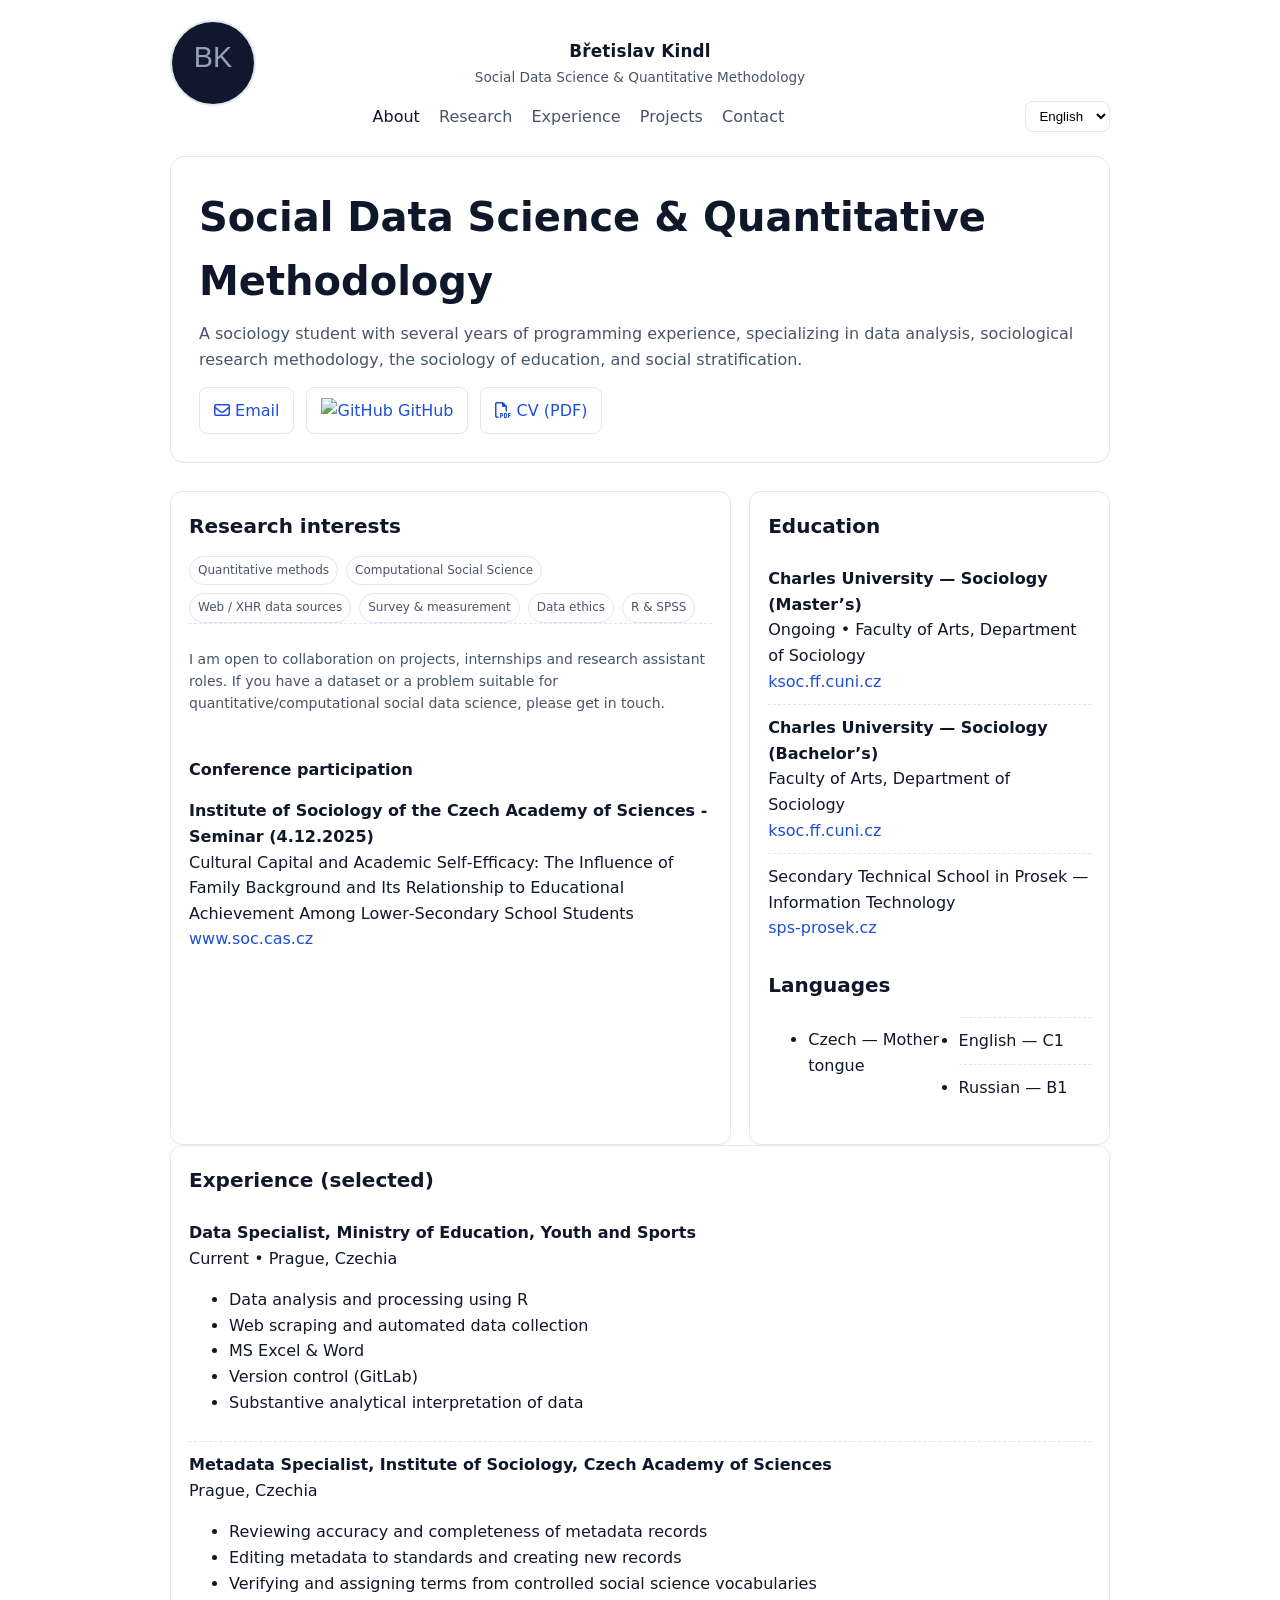
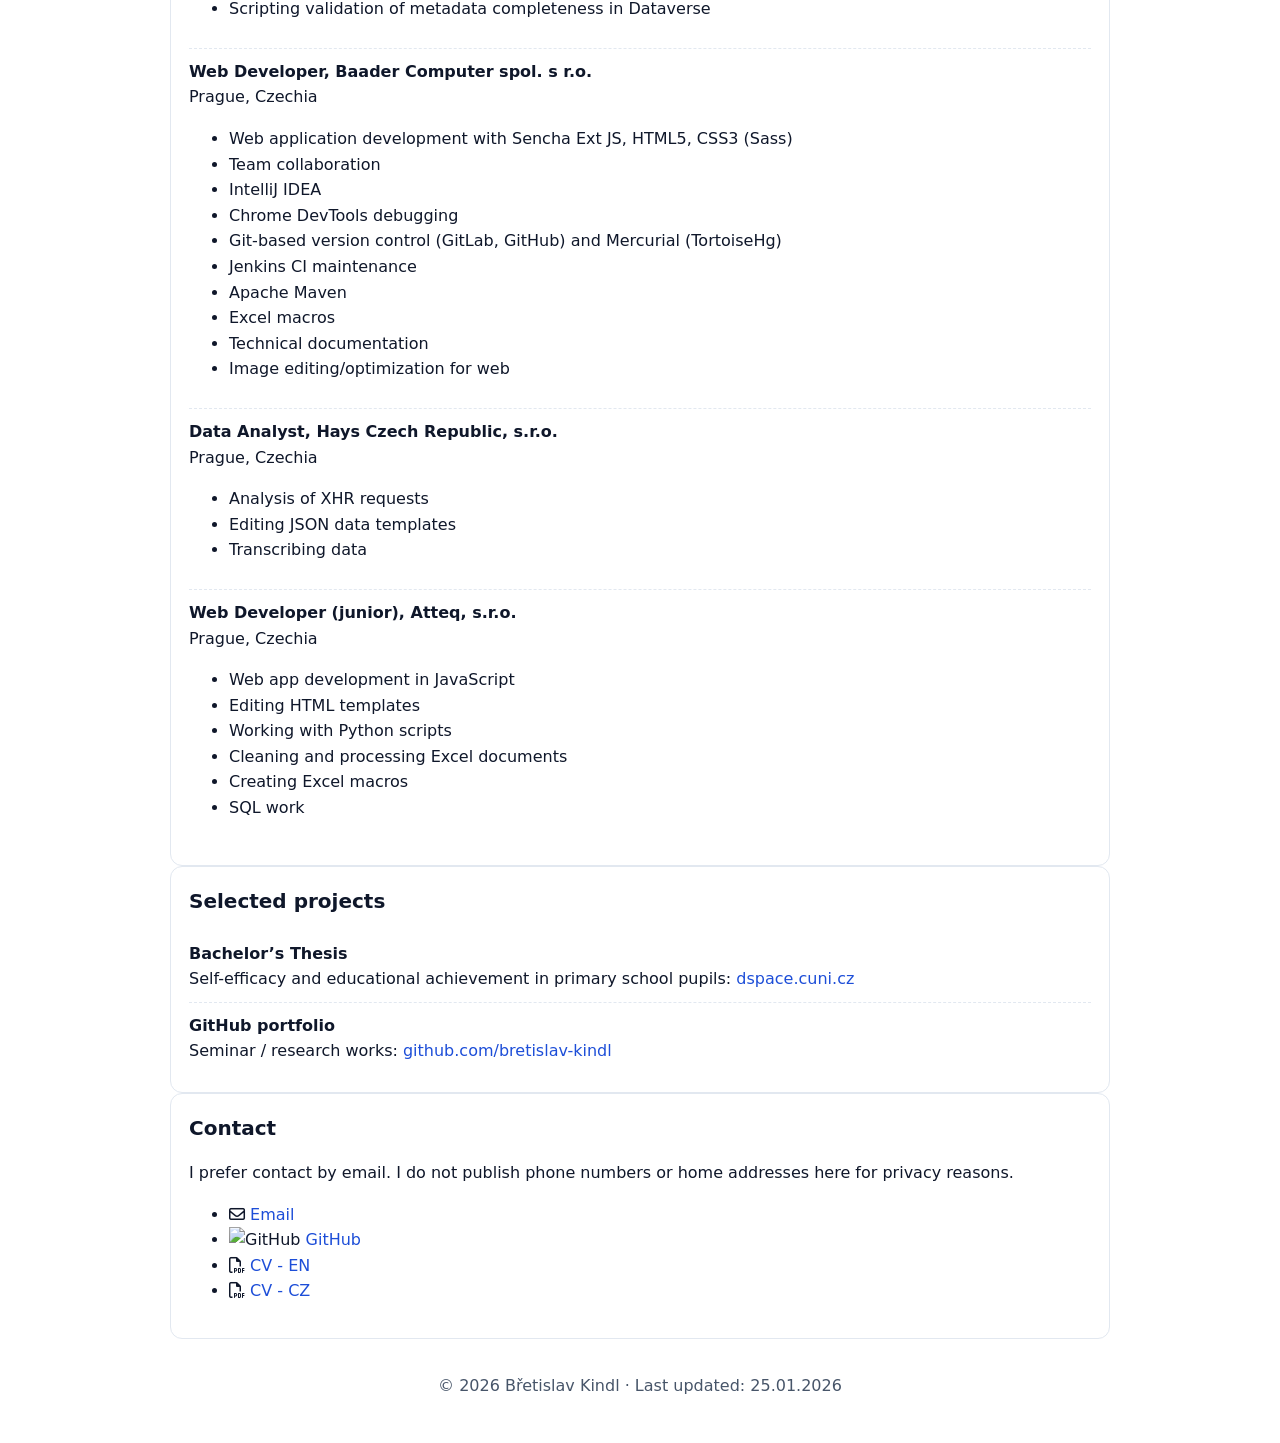
==== commit e86aafea: "Implement i18n attributes for localization and update content in HTML and JavaScript - experience_li" ====
--- a/index.html
+++ b/index.html
@@ -21,10 +21,13 @@
     <header>
       <div class="header-row-top">
         <div class="brand">
-            <img src="profile_picture.JPG" alt="Portrét Břetislava Kindla" onerror="this.src='data:image/svg+xml,%3Csvg xmlns=\'http://www.w3.org/2000/svg\' viewBox=\'0 0 120 120\'%3E%3Crect width=\'120\' height=\'120\' fill=\'%2311182e\'/%3E%3Ctext x=\'60\' y=\'66\' text-anchor=\'middle\' font-size=\'42\' fill=\'%2394a3b8\' font-family=\'Arial\' %3EBK%3C/text%3E%3C/svg%3E';">
+            <!-- add data-i18n-attr for alt -->
+            <img src="profile_picture.JPG" data-i18n-attr="alt:alt_profile"
+              alt="Portrét Břetislava Kindla" onerror="this.src='data:image/svg+xml,%3Csvg xmlns=\'http://www.w3.org/2000/svg\' viewBox=\'0 0 120 120\'%3E%3Crect width=\'120\' height=\'120\' fill=\'%2311182e\'/%3E%3Ctext x=\'60\' y=\'66\' text-anchor=\'middle\' font-size=\'42\' fill=\'%2394a3b8\' font-family=\'Arial\' %3EBK%3C/text%3E%3C/svg%3E';">
           </div>
         <div class="site-title" aria-hidden="false">
-          <div class="site-name">Břetislav Kindl</div>
+          <!-- localize site name -->
+          <div class="site-name" data-i18n="personal_name">Břetislav Kindl</div>
           <div class="site-sub" data-i18n="hero_title"></div>
         </div>
       </div>
@@ -33,7 +36,7 @@
           <a href="#about" class="active" data-i18n="nav_about"></a>
           <a href="#research" data-i18n="nav_research"></a>
           <a href="#experience" data-i18n="nav_experience"></a>
-          <a href="#skills" data-i18n="nav_skills"></a>
+          <!--<a href="#skills" data-i18n="nav_skills"></a>-->
           <a href="#projects" data-i18n="nav_projects"></a>
           <a href="#contact" data-i18n="nav_contact"></a>
         </nav>
@@ -84,68 +87,33 @@
           <p class="meta" data-i18n="research_meta"></p>
         </div>
 
-         <h3>Publikace &amp; preprinty</h3>
-         <ul class="clean">
-           <li class="item">— Zatím žádné veřejné záznamy. Rád doplním, jakmile budou k dispozici (preprint, seminární práce, konferenční příspěvek).</li>
-         </ul>
-
-         <h3>Vyučování &amp; popularizace</h3>
-         <ul class="clean">
-           <li class="item">— Otevřené poznámky a tutoriály (plán): <code class="inline">R</code>, datová hygiena, scraping XHR a JSON API.</li>
+         <h3 data-i18n="pubs_title">Publikace &amp; preprinty</h3>
+         <ul class="clean" data-i18n-list="pubs_list">
+           <!-- fallback when array is empty -->
+           <li class="item" data-i18n="pubs_placeholder">— Zatím žádné veřejné záznamy...</li>
          </ul>
        </section>
 
        <section>
         <h2 data-i18n="education_title"></h2>
-         <div class="item">
-           <strong>Univerzita Karlova — Sociologie</strong>
-           <div class="meta">10/2022 – současnost • Praha</div>
-         </div>
-         <div class="item">
-           <strong>SPŠ na Proseku — Informační technologie (EQF 4)</strong>
-           <div class="meta">09/2014 – 06/2018 • Praha</div>
-         </div>
-
-         <h2 style="margin-top:18px">Jazyky</h2>
-         <div class="two-col">
-           <div class="item"><strong>Čeština</strong> — rodilý mluvčí</div>
-           <div class="item"><strong>Angličtina</strong> — C1–C2</div>
-           <div class="item"><strong>Ruština</strong> — A1–B1</div>
-         </div>
+          <ul class="clean" data-i18n-list="education_list">
+           <!-- fallback items will be replaced when translations.education_list has entries -->
+         </ul>
+         <h2 style="margin-top:18px" data-i18n="languages_title">Jazyky</h2>
+         <ul class="two-col" data-i18n-list="languages">
+           <!-- fallback items will be replaced when translations.languages has entries -->
+         </ul>
        </section>
      </div>
 
     <section id="experience">
       <h2 data-i18n="experience_title"></h2>
-       <div class="item">
-         <strong>Frontend Web Developer — Baader Computer spol. s r.o.</strong>
-         <div class="meta">04/2020 – 11/2024 • Praha</div>
-         <ul>
-           <li>Vývoj webových aplikací: <em>Sencha Ext JS</em>, HTML5, CSS3 (Sass)</li>
-           <li>Práce v týmu, code review, psaní dokumentace</li>
-           <li>Nástroje: IntelliJ IDEA, Chrome DevTools, GitLab/GitHub/TortoiseHg, Jenkins, Apache Maven</li>
-           <li>Excel makra, úprava podkladových dat a grafiky</li>
-         </ul>
-       </div>
-       <div class="item">
-         <strong>Analytik dat — Hays Czech Republic, s.r.o.</strong>
-         <div class="meta">11/2019 – 02/2020 • Praha</div>
-         <ul>
-           <li>Analýza XHR requestů a webových datových toků</li>
-           <li>Úprava JSON šablon a datová transformace</li>
-         </ul>
-       </div>
-       <div class="item">
-         <strong>Full‑stack junior developer — Atteq, s.r.o.</strong>
-         <div class="meta">05/2016 – 03/2017 • Praha</div>
-         <ul>
-           <li>Webové aplikace v JavaScriptu, úprava HTML templátů</li>
-           <li>Práce s Python skripty, čištění a úprava dat (Excel)</li>
-           <li>SQL (dotazování), Excel makra</li>
-         </ul>
-       </div>
+      <div data-i18n-list="experience_list">
+        <!-- fallback items will be replaced when translations.experience_list has entries -->
+      </div>
      </section>
 
+     <!--
      <section id="skills">
       <h2 data-i18n="skills_title"></h2>
        <div class="two-col">
@@ -167,18 +135,18 @@
          </div>
        </div>
      </section>
-
+      -->
      <section id="projects">
       <h2 data-i18n="projects_title"></h2>
-      <ul class="clean">
-        <li class="item">📦 <strong data-i18n="projects_link_github"></strong> — <span data-i18n="projects_note"></span>: <a href="https://github.com/bretislav-kindl" target="_blank">https://github.com/bretislav-kindl</a></li>
-        <li class="item">🧪 <em>Seminární / výzkumné práce</em> — zde bude přehled (po zveřejnění) se soubory a notebooky.</li>
+      <ul class="clean" data-i18n-list="projects_list">
+        <!-- fallback entry preserves current GitHub link -->
       </ul>
      </section>
 
      <section id="contact">
       <h2 data-i18n="contact_title"></h2>
-      <p data-i18n-html="true">Preferuji kontakt e‑mailem. Telefon ani domácí adresu zde z bezpečnostních důvodů neuvádím.</p>
+      <!-- prefer html variant for preserved markup -->
+      <p data-i18n="contact_pref" data-i18n-html></p>
       <ul>
         <li><i class="btn-icon fa-regular fa-envelope" width="20" height="20" alt="CV"></i> <a href="mailto:bretislav.kindl@gmail.com" data-i18n="contact_email"></a></li>
         <li><img src="https://github.githubassets.com/images/modules/logos_page/GitHub-Mark.png"
@@ -190,7 +158,7 @@
      </section>
 
      <footer>
-      © <span id="year"></span> Břetislav Kindl · <span data-i18n="footer_updated">23.01.2026</span> <!-- vyplní se automaticky při buildu nebo ručně -->
+      © <span id="year"></span> <span data-i18n="personal_name">Břetislav Kindl</span> · <span data-i18n="footer_updated">25.01.2026</span> <span data-i18n="footer_updated_date"></span>
      </footer>
    </div>
  </body>
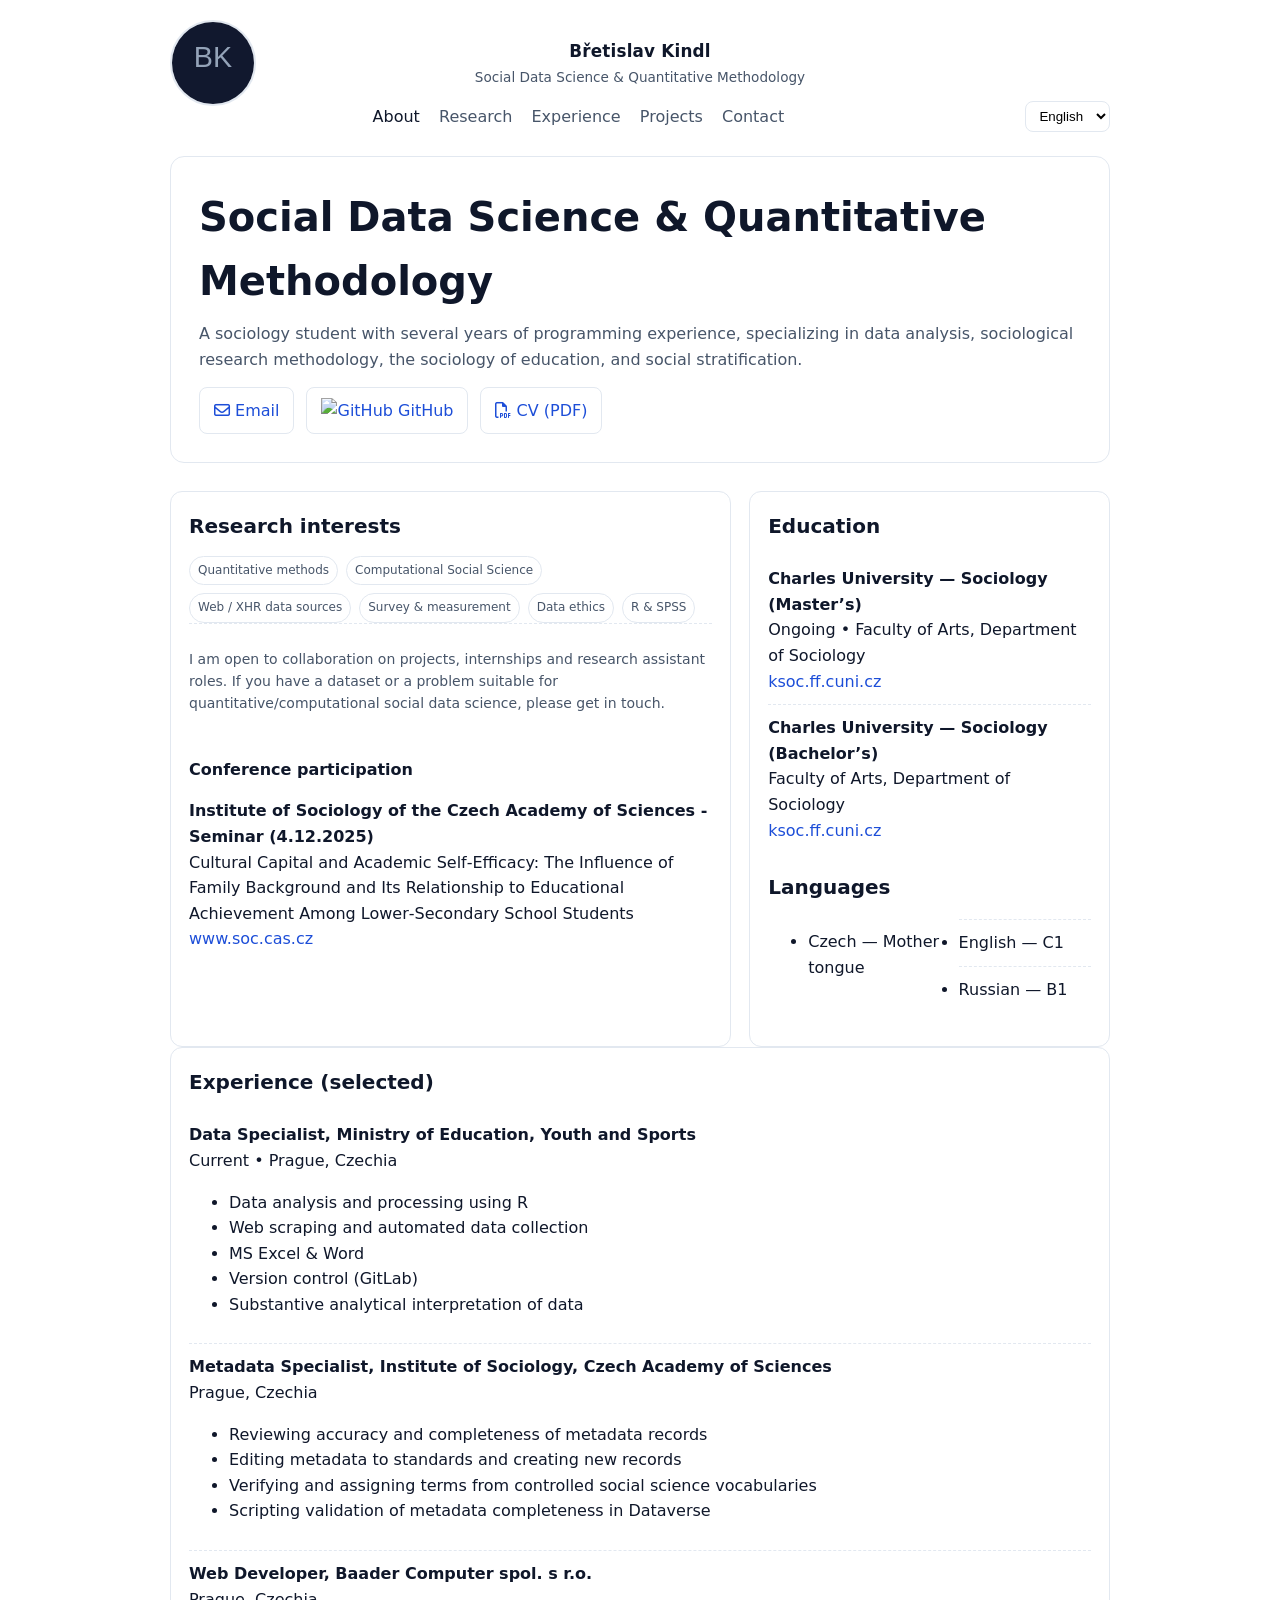
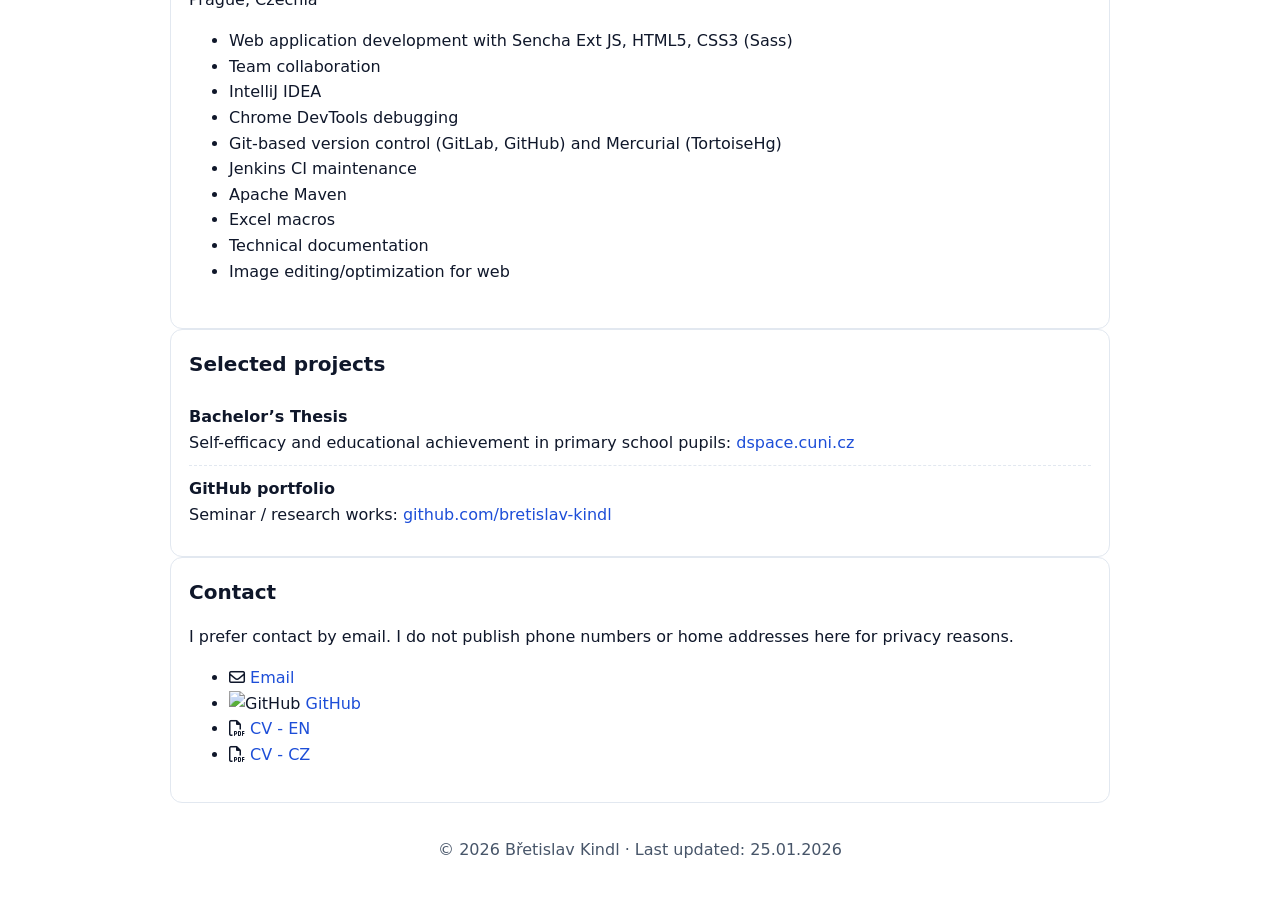
==== commit 6ee53a5e: "CV update" ====
--- a/index.html
+++ b/index.html
@@ -65,7 +65,7 @@
           <span id="btn-github-label" class="btn-text" data-i18n="btn_github"></span>
         </a>
 
-        <a class="btn" href="https://bretislav-kindl.github.io/Bretislav_Kindl_CV.pdf" target="_blank" rel="noopener noreferrer" aria-labelledby="btn-cv-label">
+        <a class="btn" href="https://bretislav-kindl.github.io/bretislav_kindl_cv_en_02_2026.pdf" target="_blank" rel="noopener noreferrer" aria-labelledby="btn-cv-label">
           <i class="btn-icon fa-regular fa-file-pdf" width="20" height="20" alt="CV"></i>
           <span id="btn-cv-label" class="btn-text" data-i18n="btn_cv"></span>
         </a>
@@ -152,8 +152,8 @@
         <li><img src="https://github.githubassets.com/images/modules/logos_page/GitHub-Mark.png"
        alt="GitHub" width="21" height="21" class="github-mark"> <a href="https://github.com/bretislav-kindl" target="_blank" data-i18n="contact_github"></a></li>
         <!-- <li>in <a href="https://www.linkedin.com/in/bretislav-kindl-4a4266266" target="_blank" data-i18n="contact_linkedin"></a></li> -->
-        <li><i class="btn-icon fa-regular fa-file-pdf" width="20" height="20" alt="CV"></i> <a href="https://bretislav-kindl.github.io/bretislav_kindl_cv_en_01_2026.pdf" target="_blank" data-i18n="contact_cv_en"></a></li>
-        <li><i class="btn-icon fa-regular fa-file-pdf" width="20" height="20" alt="CV"></i> <a href="https://bretislav-kindl.github.io/bretislav_kindl_cv_01_2026.pdf" target="_blank" data-i18n="contact_cv_cz"></a></li>
+        <li><i class="btn-icon fa-regular fa-file-pdf" width="20" height="20" alt="CV"></i> <a href="https://bretislav-kindl.github.io/bretislav_kindl_cv_en_02_2026.pdf" target="_blank" data-i18n="contact_cv_en"></a></li>
+        <li><i class="btn-icon fa-regular fa-file-pdf" width="20" height="20" alt="CV"></i> <a href="https://bretislav-kindl.github.io/bretislav_kindl_cv_cz_02_2026.pdf" target="_blank" data-i18n="contact_cv_cz"></a></li>
       </ul>
      </section>
 
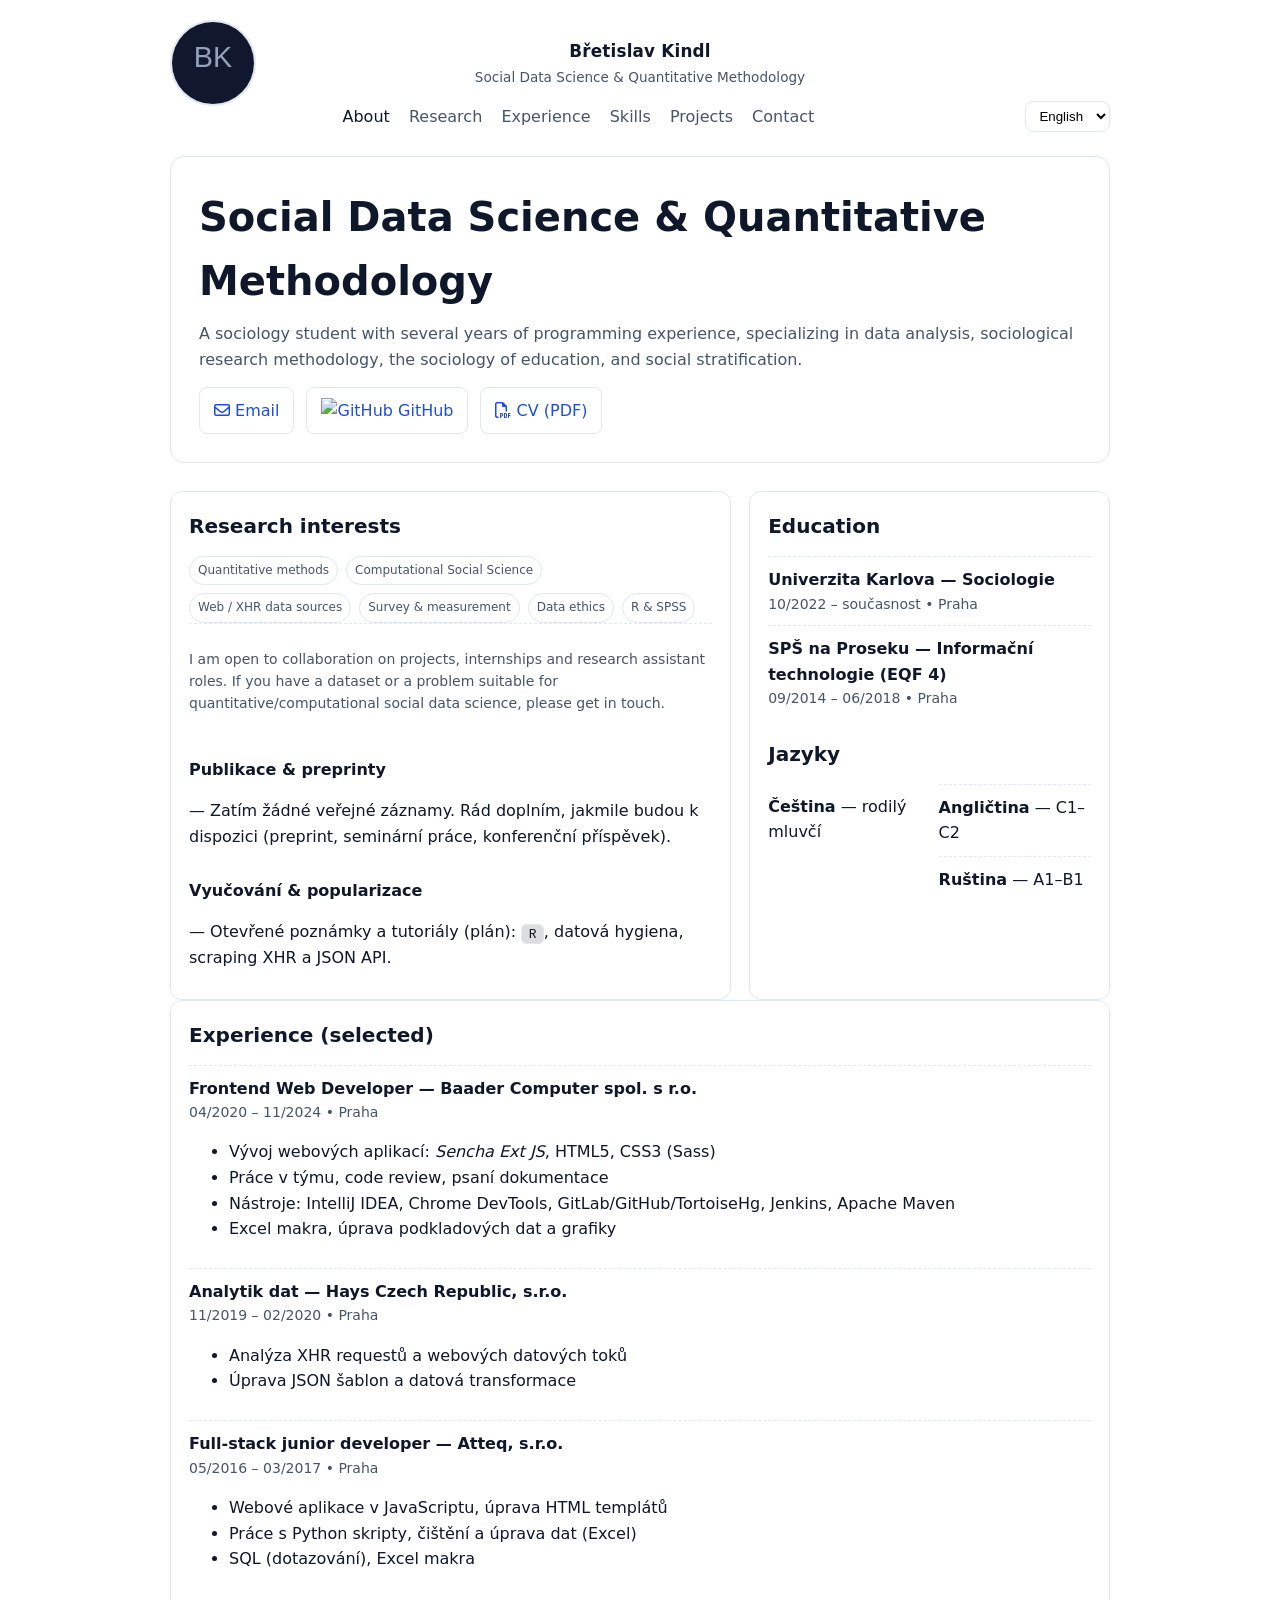
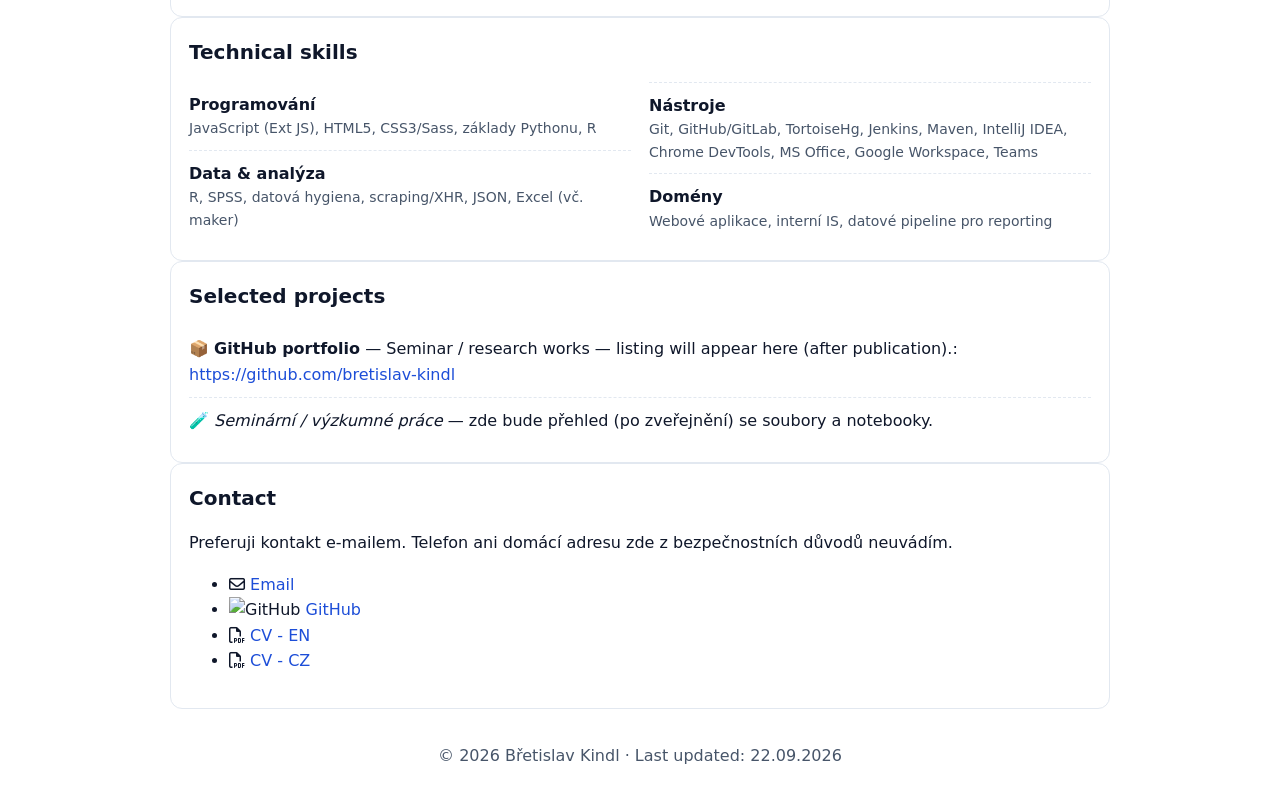
==== commit 01907fc2: "Update for better search indexing" ====
--- a/index.html
+++ b/index.html
@@ -10,6 +10,10 @@
   <meta property="og:type" content="website">
   <meta property="og:url" content="https://bretislav-kindl.github.io/">
   <meta name="theme-color" content="#0f172a">
+  <link rel="canonical" href="https://bretislav-kindl.github.io/">
+  <link rel="alternate" hreflang="cs" href="https://bretislav-kindl.github.io/">
+  <link rel="alternate" hreflang="en" href="https://bretislav-kindl.github.io/en/">
+  <link rel="alternate" hreflang="x-default" href="https://bretislav-kindl.github.io/">
   <link rel="stylesheet" href="./style.css">
   <link rel="stylesheet" href="https://cdn.jsdelivr.net/npm/@fortawesome/fontawesome-free@6.4.0/css/all.min.css">
   <script src="./script.js"></script>
@@ -21,24 +25,21 @@
     <header>
       <div class="header-row-top">
         <div class="brand">
-            <!-- add data-i18n-attr for alt -->
-            <img src="profile_picture.JPG" data-i18n-attr="alt:alt_profile"
-              alt="Portrét Břetislava Kindla" onerror="this.src='data:image/svg+xml,%3Csvg xmlns=\'http://www.w3.org/2000/svg\' viewBox=\'0 0 120 120\'%3E%3Crect width=\'120\' height=\'120\' fill=\'%2311182e\'/%3E%3Ctext x=\'60\' y=\'66\' text-anchor=\'middle\' font-size=\'42\' fill=\'%2394a3b8\' font-family=\'Arial\' %3EBK%3C/text%3E%3C/svg%3E';">
+            <img src="profile_picture.JPG" alt="Portrét Břetislava Kindla" onerror="this.src='data:image/svg+xml,%3Csvg xmlns=\'http://www.w3.org/2000/svg\' viewBox=\'0 0 120 120\'%3E%3Crect width=\'120\' height=\'120\' fill=\'%2311182e\'/%3E%3Ctext x=\'60\' y=\'66\' text-anchor=\'middle\' font-size=\'42\' fill=\'%2394a3b8\' font-family=\'Arial\' %3EBK%3C/text%3E%3C/svg%3E';">
           </div>
         <div class="site-title" aria-hidden="false">
-          <!-- localize site name -->
-          <div class="site-name" data-i18n="personal_name">Břetislav Kindl</div>
-          <div class="site-sub" data-i18n="hero_title"></div>
+          <div class="site-name">Břetislav Kindl</div>
+          <div class="site-sub" data-i18n="hero_title">Social Data Science &amp; kvantitativní metodologie</div>
         </div>
       </div>
       <div class="header-row">
         <nav>
-          <a href="#about" class="active" data-i18n="nav_about"></a>
-          <a href="#research" data-i18n="nav_research"></a>
-          <a href="#experience" data-i18n="nav_experience"></a>
-          <!--<a href="#skills" data-i18n="nav_skills"></a>-->
-          <a href="#projects" data-i18n="nav_projects"></a>
-          <a href="#contact" data-i18n="nav_contact"></a>
+          <a href="#about" class="active" data-i18n="nav_about">O mně</a>
+          <a href="#research" data-i18n="nav_research">Výzkum</a>
+          <a href="#experience" data-i18n="nav_experience">Praxe</a>
+          <a href="#skills" data-i18n="nav_skills">Dovednosti</a>
+          <a href="#projects" data-i18n="nav_projects">Projekty</a>
+          <a href="#contact" data-i18n="nav_contact">Kontakt</a>
         </nav>
         <div style="margin-left:8px">
           <label for="lang-select" style="display:none">Language</label>
@@ -51,71 +52,106 @@
     </header>
 
     <div class="hero" id="about">
-      <h1 data-i18n="hero_title"></h1>
-      <p data-i18n="hero_desc" data-i18n-html></p>
+      <h1 data-i18n="hero_title">Social Data Science &amp; kvantitativní metodologie</h1>
+      <p data-i18n="hero_desc" data-i18n-html>Student sociologie s několikaletými zkušenostmi v programování. Zaměřuji se na datovou analýzu, metodologii sociologického výzkumu, sociologii vzdělávání a sociální stratifikaci.</p>
        <div style="margin-top:14px; display:flex; gap:12px; flex-wrap:wrap">
         <a class="btn" href="mailto:bretislav.kindl@gmail.com" aria-labelledby="btn-email-label">
           <i class="btn-icon fa-regular fa-envelope" width="20" height="20" alt="CV"></i>
-          <span id="btn-email-label" class="btn-text" data-i18n="btn_email"></span>
+          <span id="btn-email-label" class="btn-text" data-i18n="btn_email">E‑mail</span>
         </a>
 
         <a class="btn" href="https://github.com/bretislav-kindl" target="_blank" rel="noopener noreferrer" aria-labelledby="btn-github-label">
           <img src="https://github.githubassets.com/images/modules/logos_page/GitHub-Mark.png"
        alt="GitHub" class="btn-icon" width="20" height="20">
-          <span id="btn-github-label" class="btn-text" data-i18n="btn_github"></span>
+          <span id="btn-github-label" class="btn-text" data-i18n="btn_github">GitHub</span>
         </a>
 
-        <a class="btn" href="https://bretislav-kindl.github.io/bretislav_kindl_cv_en_02_2026.pdf" target="_blank" rel="noopener noreferrer" aria-labelledby="btn-cv-label">
+        <a class="btn" href="https://bretislav-kindl.github.io/Bretislav_Kindl_CV.pdf" target="_blank" rel="noopener noreferrer" aria-labelledby="btn-cv-label">
           <i class="btn-icon fa-regular fa-file-pdf" width="20" height="20" alt="CV"></i>
-          <span id="btn-cv-label" class="btn-text" data-i18n="btn_cv"></span>
+          <span id="btn-cv-label" class="btn-text" data-i18n="btn_cv">CV (PDF)</span>
         </a>
       </div>
      </div>
 
      <div class="grid">
       <section id="research">
-        <h2 data-i18n="research_title"></h2>
+        <h2 data-i18n="research_title">Výzkumné zájmy</h2>
         <div class="tags">
-          <span class="tag" data-i18n="tag_qm"></span>
-          <span class="tag" data-i18n="tag_css"></span>
-          <span class="tag" data-i18n="tag_web"></span>
-          <span class="tag" data-i18n="tag_survey"></span>
-          <span class="tag" data-i18n="tag_ethics"></span>
-          <span class="tag" data-i18n="tag_r"></span>
+          <span class="tag" data-i18n="tag_qm">Kvantitativní metody</span>
+          <span class="tag" data-i18n="tag_css">Computational Social Science</span>
+          <span class="tag" data-i18n="tag_web">Web / XHR datové zdroje</span>
+          <span class="tag" data-i18n="tag_survey">Survey &amp; měření</span>
+          <span class="tag" data-i18n="tag_ethics">Datová etika</span>
+          <span class="tag" data-i18n="tag_r">R &amp; SPSS</span>
         </div>
         <div class="item">
-          <p class="meta" data-i18n="research_meta"></p>
-        </div>
-
-         <h3 data-i18n="pubs_title">Publikace &amp; preprinty</h3>
-         <ul class="clean" data-i18n-list="pubs_list">
-           <!-- fallback when array is empty -->
-           <li class="item" data-i18n="pubs_placeholder">— Zatím žádné veřejné záznamy...</li>
+          <p class="meta" data-i18n="research_meta">Hledám možnosti pro spolupráci na projektech, stáže a výzkumné asistentury. Pokud máte dataset nebo problém, který by se hodil pro kvantitativní/počítačová sociální data science, napište mi.</p>
+        </div>
+
+         <h3>Publikace &amp; preprinty</h3>
+         <ul class="clean">
+           <li class="item">— Zatím žádné veřejné záznamy. Rád doplním, jakmile budou k dispozici (preprint, seminární práce, konferenční příspěvek).</li>
+         </ul>
+
+         <h3>Vyučování &amp; popularizace</h3>
+         <ul class="clean">
+           <li class="item">— Otevřené poznámky a tutoriály (plán): <code class="inline">R</code>, datová hygiena, scraping XHR a JSON API.</li>
          </ul>
        </section>
 
        <section>
-        <h2 data-i18n="education_title"></h2>
-          <ul class="clean" data-i18n-list="education_list">
-           <!-- fallback items will be replaced when translations.education_list has entries -->
-         </ul>
-         <h2 style="margin-top:18px" data-i18n="languages_title">Jazyky</h2>
-         <ul class="two-col" data-i18n-list="languages">
-           <!-- fallback items will be replaced when translations.languages has entries -->
-         </ul>
+        <h2 data-i18n="education_title">Vzdělání</h2>
+         <div class="item">
+           <strong>Univerzita Karlova — Sociologie</strong>
+           <div class="meta">10/2022 – současnost • Praha</div>
+         </div>
+         <div class="item">
+           <strong>SPŠ na Proseku — Informační technologie (EQF 4)</strong>
+           <div class="meta">09/2014 – 06/2018 • Praha</div>
+         </div>
+
+         <h2 style="margin-top:18px">Jazyky</h2>
+         <div class="two-col">
+           <div class="item"><strong>Čeština</strong> — rodilý mluvčí</div>
+           <div class="item"><strong>Angličtina</strong> — C1–C2</div>
+           <div class="item"><strong>Ruština</strong> — A1–B1</div>
+         </div>
        </section>
      </div>
 
     <section id="experience">
-      <h2 data-i18n="experience_title"></h2>
-      <div data-i18n-list="experience_list">
-        <!-- fallback items will be replaced when translations.experience_list has entries -->
-      </div>
-     </section>
-
-     <!--
+      <h2 data-i18n="experience_title">Praxe (vybrané)</h2>
+       <div class="item">
+         <strong>Frontend Web Developer — Baader Computer spol. s r.o.</strong>
+         <div class="meta">04/2020 – 11/2024 • Praha</div>
+         <ul>
+           <li>Vývoj webových aplikací: <em>Sencha Ext JS</em>, HTML5, CSS3 (Sass)</li>
+           <li>Práce v týmu, code review, psaní dokumentace</li>
+           <li>Nástroje: IntelliJ IDEA, Chrome DevTools, GitLab/GitHub/TortoiseHg, Jenkins, Apache Maven</li>
+           <li>Excel makra, úprava podkladových dat a grafiky</li>
+         </ul>
+       </div>
+       <div class="item">
+         <strong>Analytik dat — Hays Czech Republic, s.r.o.</strong>
+         <div class="meta">11/2019 – 02/2020 • Praha</div>
+         <ul>
+           <li>Analýza XHR requestů a webových datových toků</li>
+           <li>Úprava JSON šablon a datová transformace</li>
+         </ul>
+       </div>
+       <div class="item">
+         <strong>Full‑stack junior developer — Atteq, s.r.o.</strong>
+         <div class="meta">05/2016 – 03/2017 • Praha</div>
+         <ul>
+           <li>Webové aplikace v JavaScriptu, úprava HTML templátů</li>
+           <li>Práce s Python skripty, čištění a úprava dat (Excel)</li>
+           <li>SQL (dotazování), Excel makra</li>
+         </ul>
+       </div>
+     </section>
+
      <section id="skills">
-      <h2 data-i18n="skills_title"></h2>
+      <h2 data-i18n="skills_title">Technické dovednosti</h2>
        <div class="two-col">
          <div class="item">
            <strong>Programování</strong>
@@ -135,30 +171,30 @@
          </div>
        </div>
      </section>
-      -->
+
      <section id="projects">
-      <h2 data-i18n="projects_title"></h2>
-      <ul class="clean" data-i18n-list="projects_list">
-        <!-- fallback entry preserves current GitHub link -->
+      <h2 data-i18n="projects_title">Vybrané projekty</h2>
+      <ul class="clean">
+        <li class="item">📦 <strong data-i18n="projects_link_github">GitHub portfolio</strong> — <span data-i18n="projects_note">Seminární / výzkumné práce — zde bude přehled (po zveřejnění).</span>: <a href="https://github.com/bretislav-kindl" target="_blank">https://github.com/bretislav-kindl</a></li>
+        <li class="item">🧪 <em>Seminární / výzkumné práce</em> — zde bude přehled (po zveřejnění) se soubory a notebooky.</li>
       </ul>
      </section>
 
      <section id="contact">
-      <h2 data-i18n="contact_title"></h2>
-      <!-- prefer html variant for preserved markup -->
-      <p data-i18n="contact_pref" data-i18n-html></p>
+      <h2 data-i18n="contact_title">Kontakt</h2>
+      <p data-i18n-html="true">Preferuji kontakt e‑mailem. Telefon ani domácí adresu zde z bezpečnostních důvodů neuvádím.</p>
       <ul>
-        <li><i class="btn-icon fa-regular fa-envelope" width="20" height="20" alt="CV"></i> <a href="mailto:bretislav.kindl@gmail.com" data-i18n="contact_email"></a></li>
+        <li><i class="btn-icon fa-regular fa-envelope" width="20" height="20" alt="CV"></i> <a href="mailto:bretislav.kindl@gmail.com" data-i18n="contact_email">E‑mail</a></li>
         <li><img src="https://github.githubassets.com/images/modules/logos_page/GitHub-Mark.png"
-       alt="GitHub" width="21" height="21" class="github-mark"> <a href="https://github.com/bretislav-kindl" target="_blank" data-i18n="contact_github"></a></li>
+       alt="GitHub" width="21" height="21" class="github-mark"> <a href="https://github.com/bretislav-kindl" target="_blank" data-i18n="contact_github">GitHub</a></li>
         <!-- <li>in <a href="https://www.linkedin.com/in/bretislav-kindl-4a4266266" target="_blank" data-i18n="contact_linkedin"></a></li> -->
-        <li><i class="btn-icon fa-regular fa-file-pdf" width="20" height="20" alt="CV"></i> <a href="https://bretislav-kindl.github.io/bretislav_kindl_cv_en_02_2026.pdf" target="_blank" data-i18n="contact_cv_en"></a></li>
-        <li><i class="btn-icon fa-regular fa-file-pdf" width="20" height="20" alt="CV"></i> <a href="https://bretislav-kindl.github.io/bretislav_kindl_cv_cz_02_2026.pdf" target="_blank" data-i18n="contact_cv_cz"></a></li>
+        <li><i class="btn-icon fa-regular fa-file-pdf" width="20" height="20" alt="CV"></i> <a href="https://bretislav-kindl.github.io/bretislav_kindl_cv_en_01_2026.pdf" target="_blank" data-i18n="contact_cv_en">CV - EN</a></li>
+        <li><i class="btn-icon fa-regular fa-file-pdf" width="20" height="20" alt="CV"></i> <a href="https://bretislav-kindl.github.io/bretislav_kindl_cv_01_2026.pdf" target="_blank" data-i18n="contact_cv_cz">CV - CZ</a></li>
       </ul>
      </section>
 
      <footer>
-      © <span id="year"></span> <span data-i18n="personal_name">Břetislav Kindl</span> · <span data-i18n="footer_updated">25.01.2026</span> <span data-i18n="footer_updated_date"></span>
+      © <span id="year">2026</span> Břetislav Kindl · <span data-i18n="footer_updated">Poslední aktualizace:</span> <span id="footer-updated-date">22.09.2026</span> <!-- datum se vyplňuje ručně při aktualizaci obsahu -->
      </footer>
    </div>
  </body>
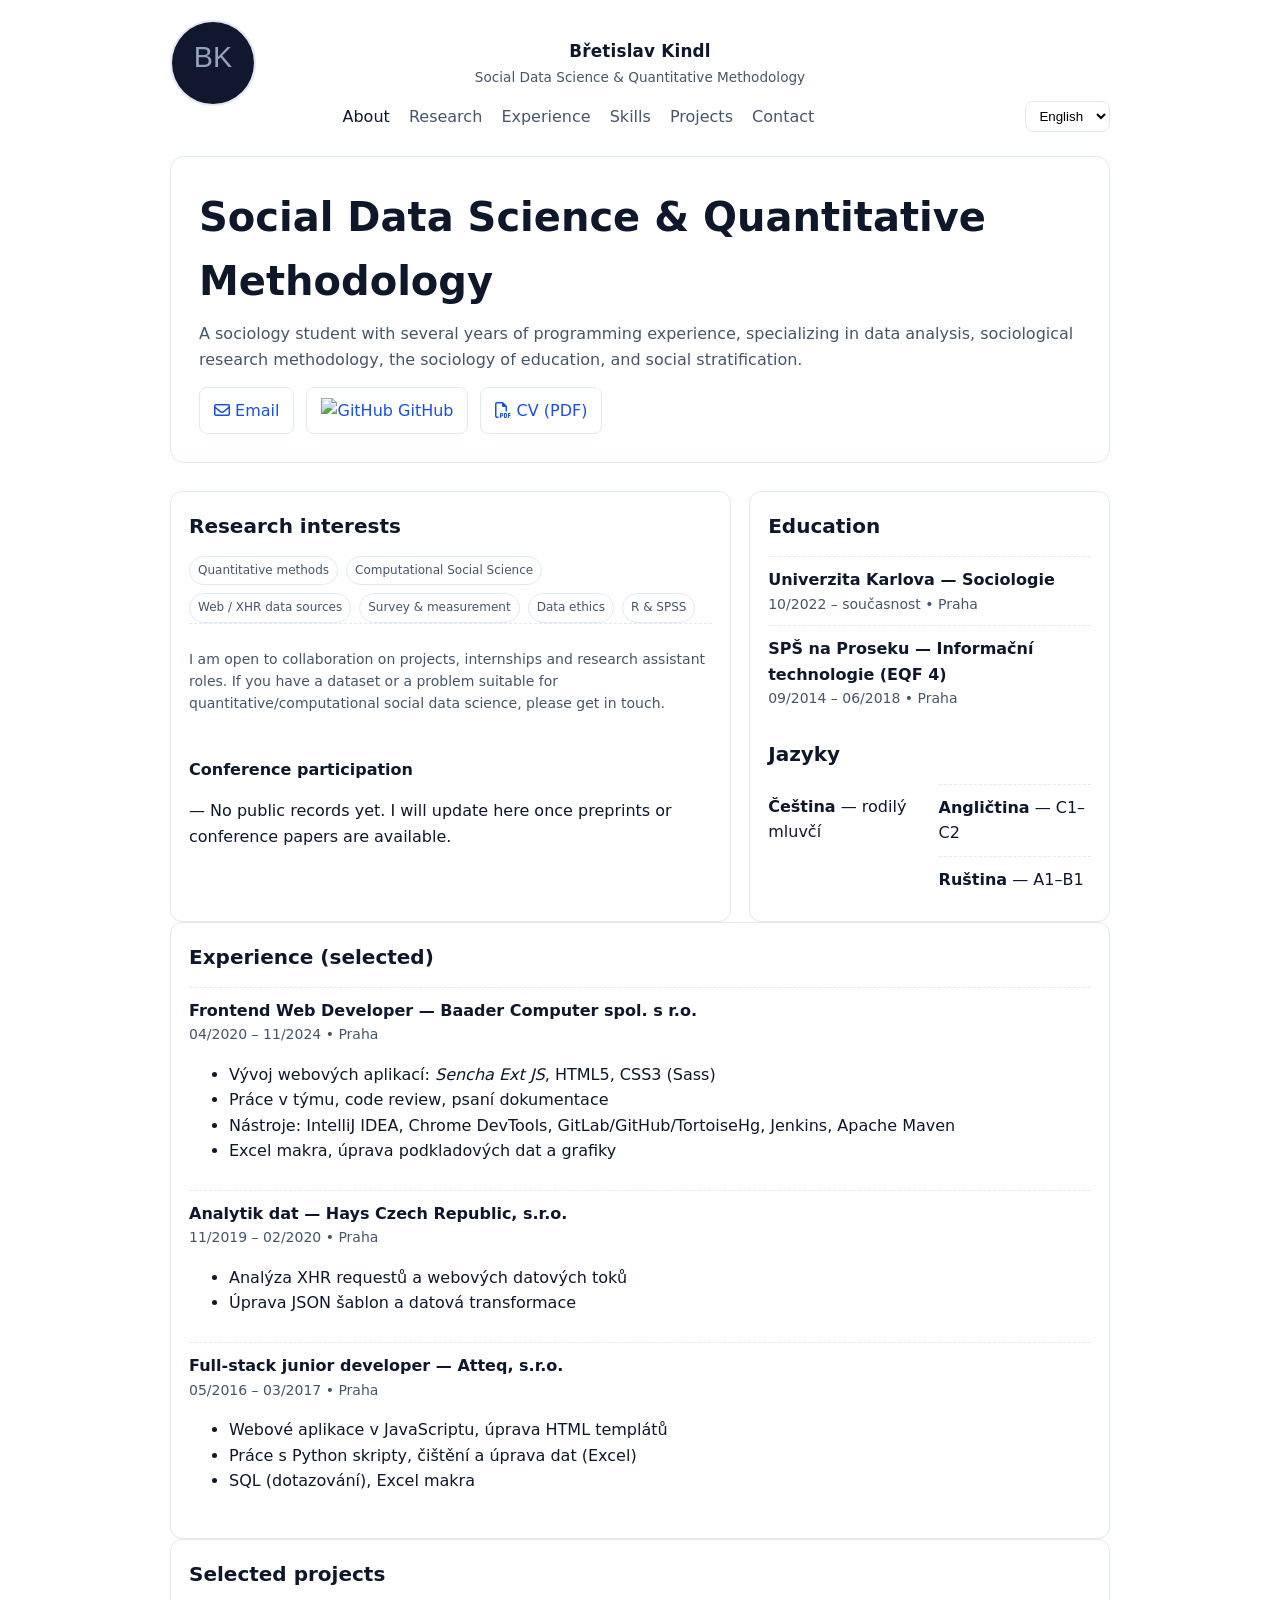
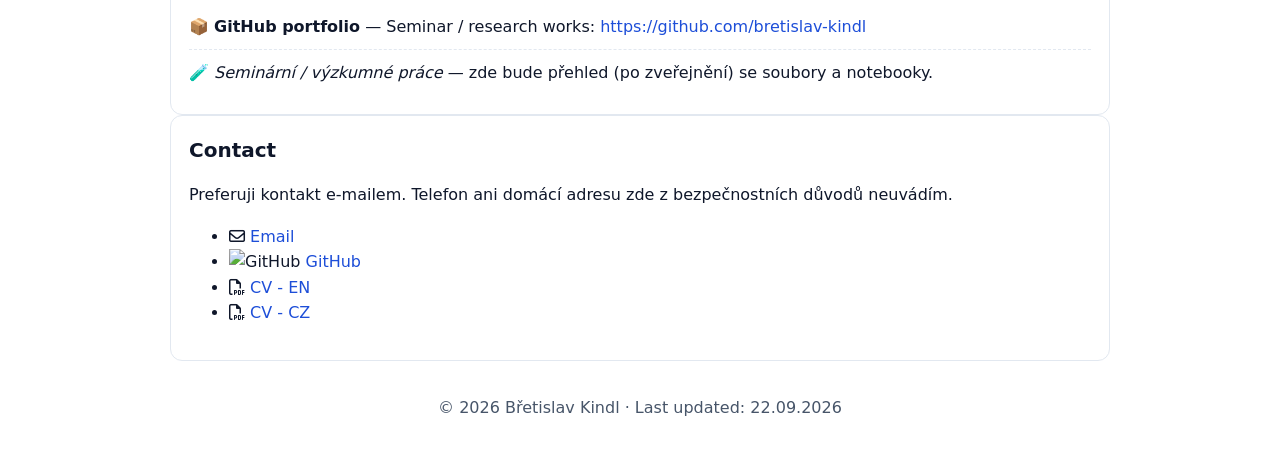
==== commit 39562cd1: "Merge branch 'main' of https://github.com/bretislav-kindl/bretislav-kindl.github.io" ====
--- a/index.html
+++ b/index.html
@@ -25,7 +25,9 @@
     <header>
       <div class="header-row-top">
         <div class="brand">
-            <img src="profile_picture.JPG" alt="Portrét Břetislava Kindla" onerror="this.src='data:image/svg+xml,%3Csvg xmlns=\'http://www.w3.org/2000/svg\' viewBox=\'0 0 120 120\'%3E%3Crect width=\'120\' height=\'120\' fill=\'%2311182e\'/%3E%3Ctext x=\'60\' y=\'66\' text-anchor=\'middle\' font-size=\'42\' fill=\'%2394a3b8\' font-family=\'Arial\' %3EBK%3C/text%3E%3C/svg%3E';">
+            <!-- add data-i18n-attr for alt -->
+            <img src="profile_picture.JPG" data-i18n-attr="alt:alt_profile"
+              alt="Portrét Břetislava Kindla" onerror="this.src='data:image/svg+xml,%3Csvg xmlns=\'http://www.w3.org/2000/svg\' viewBox=\'0 0 120 120\'%3E%3Crect width=\'120\' height=\'120\' fill=\'%2311182e\'/%3E%3Ctext x=\'60\' y=\'66\' text-anchor=\'middle\' font-size=\'42\' fill=\'%2394a3b8\' font-family=\'Arial\' %3EBK%3C/text%3E%3C/svg%3E';">
           </div>
         <div class="site-title" aria-hidden="false">
           <div class="site-name">Břetislav Kindl</div>
@@ -66,7 +68,7 @@
           <span id="btn-github-label" class="btn-text" data-i18n="btn_github">GitHub</span>
         </a>
 
-        <a class="btn" href="https://bretislav-kindl.github.io/Bretislav_Kindl_CV.pdf" target="_blank" rel="noopener noreferrer" aria-labelledby="btn-cv-label">
+        <a class="btn" href="https://bretislav-kindl.github.io/bretislav_kindl_cv_en_02_2026.pdf" target="_blank" rel="noopener noreferrer" aria-labelledby="btn-cv-label">
           <i class="btn-icon fa-regular fa-file-pdf" width="20" height="20" alt="CV"></i>
           <span id="btn-cv-label" class="btn-text" data-i18n="btn_cv">CV (PDF)</span>
         </a>
@@ -88,14 +90,10 @@
           <p class="meta" data-i18n="research_meta">Hledám možnosti pro spolupráci na projektech, stáže a výzkumné asistentury. Pokud máte dataset nebo problém, který by se hodil pro kvantitativní/počítačová sociální data science, napište mi.</p>
         </div>
 
-         <h3>Publikace &amp; preprinty</h3>
-         <ul class="clean">
-           <li class="item">— Zatím žádné veřejné záznamy. Rád doplním, jakmile budou k dispozici (preprint, seminární práce, konferenční příspěvek).</li>
-         </ul>
-
-         <h3>Vyučování &amp; popularizace</h3>
-         <ul class="clean">
-           <li class="item">— Otevřené poznámky a tutoriály (plán): <code class="inline">R</code>, datová hygiena, scraping XHR a JSON API.</li>
+         <h3 data-i18n="pubs_title">Publikace &amp; preprinty</h3>
+         <ul class="clean" data-i18n-list="pubs_list">
+           <!-- fallback when array is empty -->
+           <li class="item" data-i18n="pubs_placeholder">— Zatím žádné veřejné záznamy...</li>
          </ul>
        </section>
 
@@ -150,6 +148,7 @@
        </div>
      </section>
 
+     <!--
      <section id="skills">
       <h2 data-i18n="skills_title">Technické dovednosti</h2>
        <div class="two-col">
@@ -171,7 +170,7 @@
          </div>
        </div>
      </section>
-
+      -->
      <section id="projects">
       <h2 data-i18n="projects_title">Vybrané projekty</h2>
       <ul class="clean">
